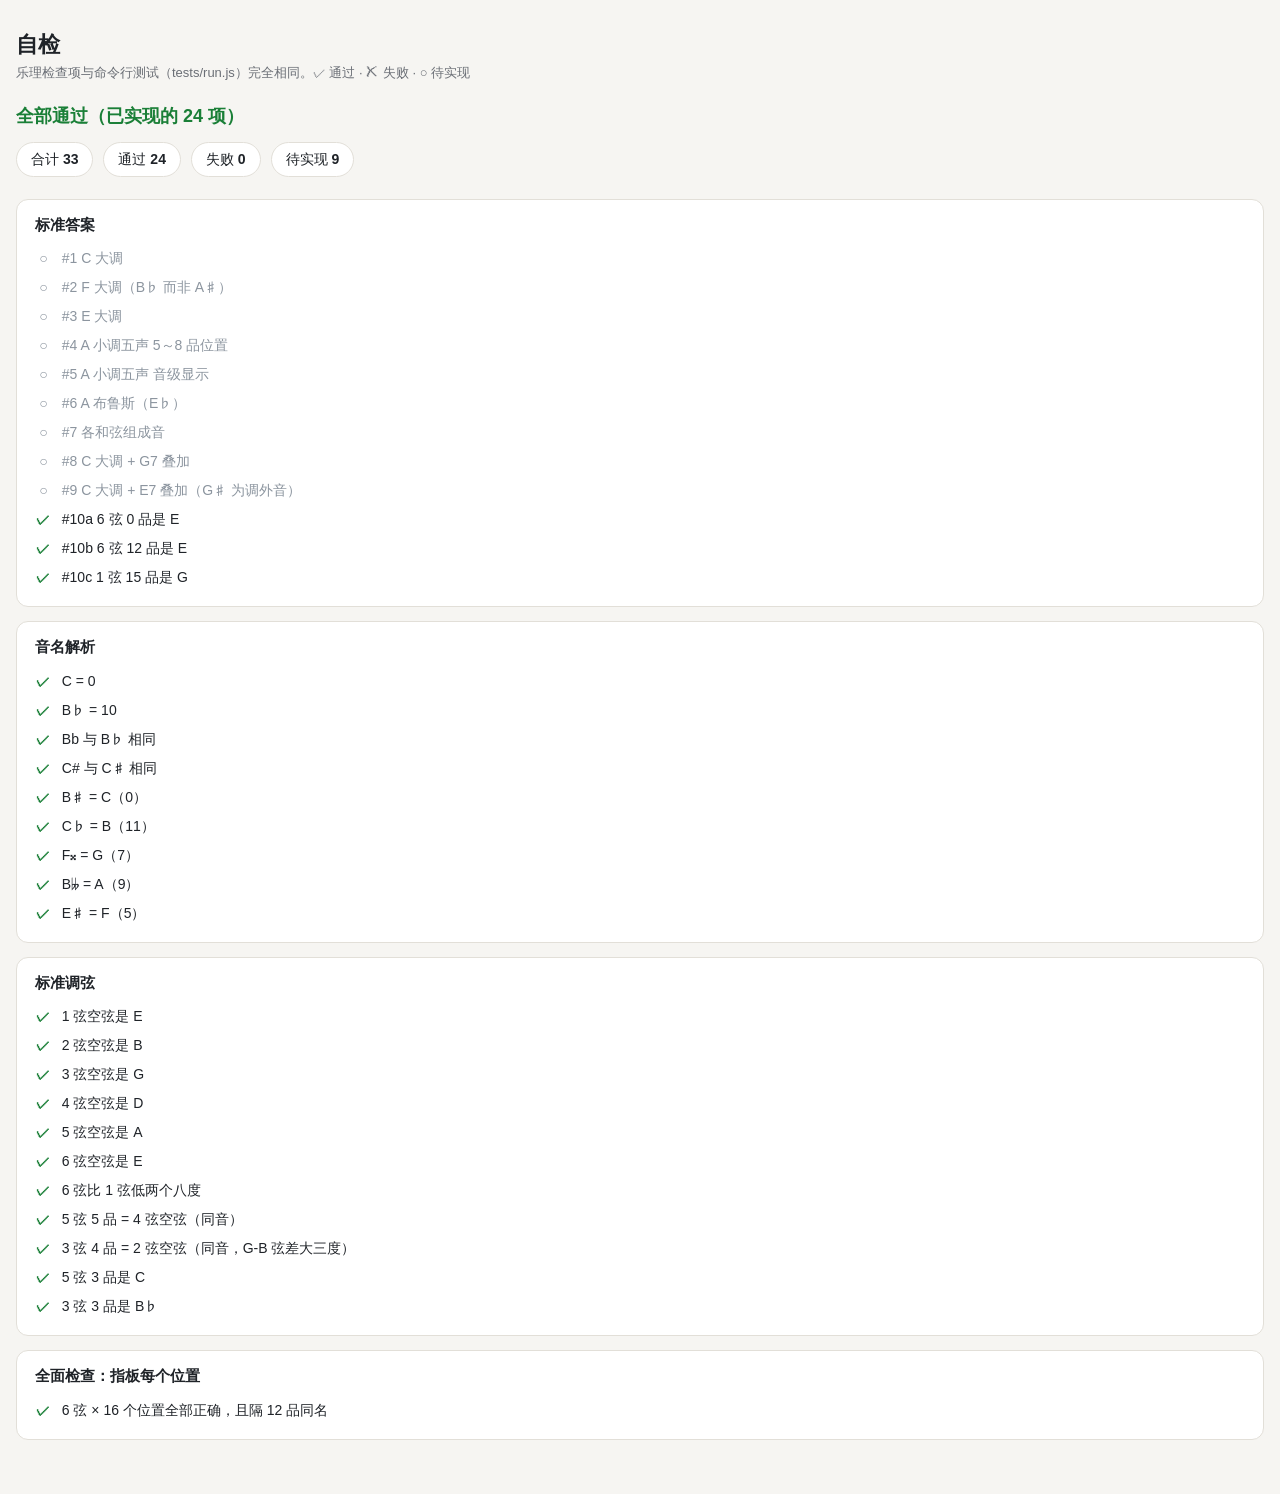
==== 自检.html @ 52234048 "v0.1 第 1 步：画出指板，建立测试体系 - 指板：标准调弦、0～15 品、品位点、品号、弦名，浅色/深色模式 - 乐理核心 js/theory.js，与界面分离 - 测试：tests/cases" ====
<!doctype html>
<html lang="zh-CN">
<head>
  <meta charset="utf-8">
  <meta name="viewport" content="width=device-width, initial-scale=1">
  <title>自检</title>
  <link rel="stylesheet" href="css/style.css">
  <style>
    .summary { display: flex; gap: 10px; flex-wrap: wrap; margin: 0 0 22px; }
    .chip { padding: 6px 14px; border-radius: 999px; border: 1px solid var(--line); background: var(--panel); font-size: 14px; }
    .chip b { font-variant-numeric: tabular-nums; }
    .verdict { font-size: 18px; font-weight: 650; margin: 0 0 12px; }
    .verdict.ok { color: var(--pass); } .verdict.bad { color: var(--fail); }
    section { background: var(--panel); border: 1px solid var(--line); border-radius: 12px; padding: 14px 18px; margin-bottom: 14px; }
    section h2 { font-size: 15px; margin: 0 0 8px; }
    ul { list-style: none; margin: 0; padding: 0; }
    li { padding: 4px 0; font-size: 14px; display: flex; gap: 10px; }
    li .m { width: 1.2em; text-align: center; font-weight: 700; flex: none; }
    li.pass .m { color: var(--pass); } li.fail .m { color: var(--fail); }
    li.todo { color: var(--todo); } li.todo .m { color: var(--todo); }
    li .detail { color: var(--fail); font-size: 13px; display: block; }
  </style>
</head>
<body>
  <div class="page">
    <header>
      <h1>自检</h1>
      <p class="sub">乐理检查项与命令行测试（tests/run.js）完全相同。✓ 通过 · ✗ 失败 · ○ 待实现</p>
    </header>
    <p id="verdict" class="verdict"></p>
    <div id="summary" class="summary"></div>
    <div id="groups"></div>
  </div>
  <script src="js/theory.js"></script>
  <script src="tests/cases.js"></script>
  <script>
    (function () {
      var results = TheoryTests.runAll(Theory);
      var s = TheoryTests.summarize(results);
      var v = document.getElementById('verdict');
      v.textContent = s.fail === 0 ? '全部通过（已实现的 ' + s.pass + ' 项）' : '有 ' + s.fail + ' 项失败';
      v.className = 'verdict ' + (s.fail === 0 ? 'ok' : 'bad');
      document.getElementById('summary').innerHTML =
        '<span class="chip">合计 <b>' + s.total + '</b></span>' +
        '<span class="chip">通过 <b>' + s.pass + '</b></span>' +
        '<span class="chip">失败 <b>' + s.fail + '</b></span>' +
        '<span class="chip">待实现 <b>' + s.todo + '</b></span>';
      var box = document.getElementById('groups'), sec = null, ul = null, last = '';
      results.forEach(function (r) {
        if (r.group !== last) {
          sec = document.createElement('section');
          var h = document.createElement('h2'); h.textContent = r.group; sec.appendChild(h);
          ul = document.createElement('ul'); sec.appendChild(ul); box.appendChild(sec); last = r.group;
        }
        var li = document.createElement('li'); li.className = r.status;
        var m = document.createElement('span'); m.className = 'm';
        m.textContent = { pass: '✓', fail: '✗', todo: '○' }[r.status];
        var t = document.createElement('span'); t.textContent = r.name;
        if (r.status === 'fail') {
          var d = document.createElement('span'); d.className = 'detail';
          d.textContent = '实际：' + r.actual + '　应为：' + r.expected; t.appendChild(d);
        }
        li.appendChild(m); li.appendChild(t); ul.appendChild(li);
      });
      document.body.setAttribute('data-summary', JSON.stringify(s));
    })();
  </script>
</body>
</html>
---- css/style.css ----
/* 颜色都集中定义在这里，浅色/深色模式各一套 */
:root {
  color-scheme: light dark;
  --bg: #f6f5f2;
  --panel: #ffffff;
  --text: #1f2328;
  --muted: #6b6f76;
  --line: #e2dfd8;
  --board: #ede6d9;
  --board-edge: #d8cfbf;
  --fret: #a39c92;
  --nut: #4a4540;
  --string: #7b746b;
  --inlay: #d3c8b5;
  --hover: rgba(0, 0, 0, 0.07);
  --pass: #1a7f37;
  --fail: #cf222e;
  --todo: #8c959f;
}
@media (prefers-color-scheme: dark) {
  :root {
    --bg: #15171a;
    --panel: #1d2024;
    --text: #e7e7e7;
    --muted: #9aa0a8;
    --line: #2d3137;
    --board: #22252a;
    --board-edge: #30343a;
    --fret: #4f555e;
    --nut: #cfd3d8;
    --string: #8d949d;
    --inlay: #353a42;
    --hover: rgba(255, 255, 255, 0.09);
    --pass: #4ac26b;
    --fail: #ff7b72;
    --todo: #6e7681;
  }
}

* { box-sizing: border-box; }
body {
  margin: 0;
  background: var(--bg);
  color: var(--text);
  font-family: -apple-system, BlinkMacSystemFont, "PingFang SC", "Hiragino Sans GB", "Microsoft YaHei", sans-serif;
  line-height: 1.5;
}
.page { max-width: 1320px; margin: 0 auto; padding: 28px 16px 40px; }
header h1 { font-size: 22px; margin: 0 0 2px; font-weight: 650; letter-spacing: 0.02em; }
header .sub { margin: 0 0 20px; color: var(--muted); font-size: 13px; }

.board-wrap {
  background: var(--panel);
  border: 1px solid var(--line);
  border-radius: 12px;
  padding: 12px 8px;
  overflow-x: auto;
}
#fretboard { display: block; width: 100%; min-width: 960px; height: auto; }

/* 指板各部分 */
.board { fill: var(--board); stroke: var(--board-edge); stroke-width: 1; }
.fret { stroke: var(--fret); stroke-width: 2; }
.nut { fill: var(--nut); }
.string { stroke: var(--string); stroke-linecap: round; }
.inlay { fill: var(--inlay); }
.string-label, .fret-num { fill: var(--muted); font-size: 13px; font-family: inherit; }
.string-label { font-weight: 600; }
.fret-num.marked { fill: var(--text); font-weight: 600; }

/* 每个位置的占位点：现在是透明的，鼠标移上去会淡淡亮起 */
.pos .hit { fill: transparent; transition: fill 0.12s; }
.pos:hover .hit { fill: var(--hover); }
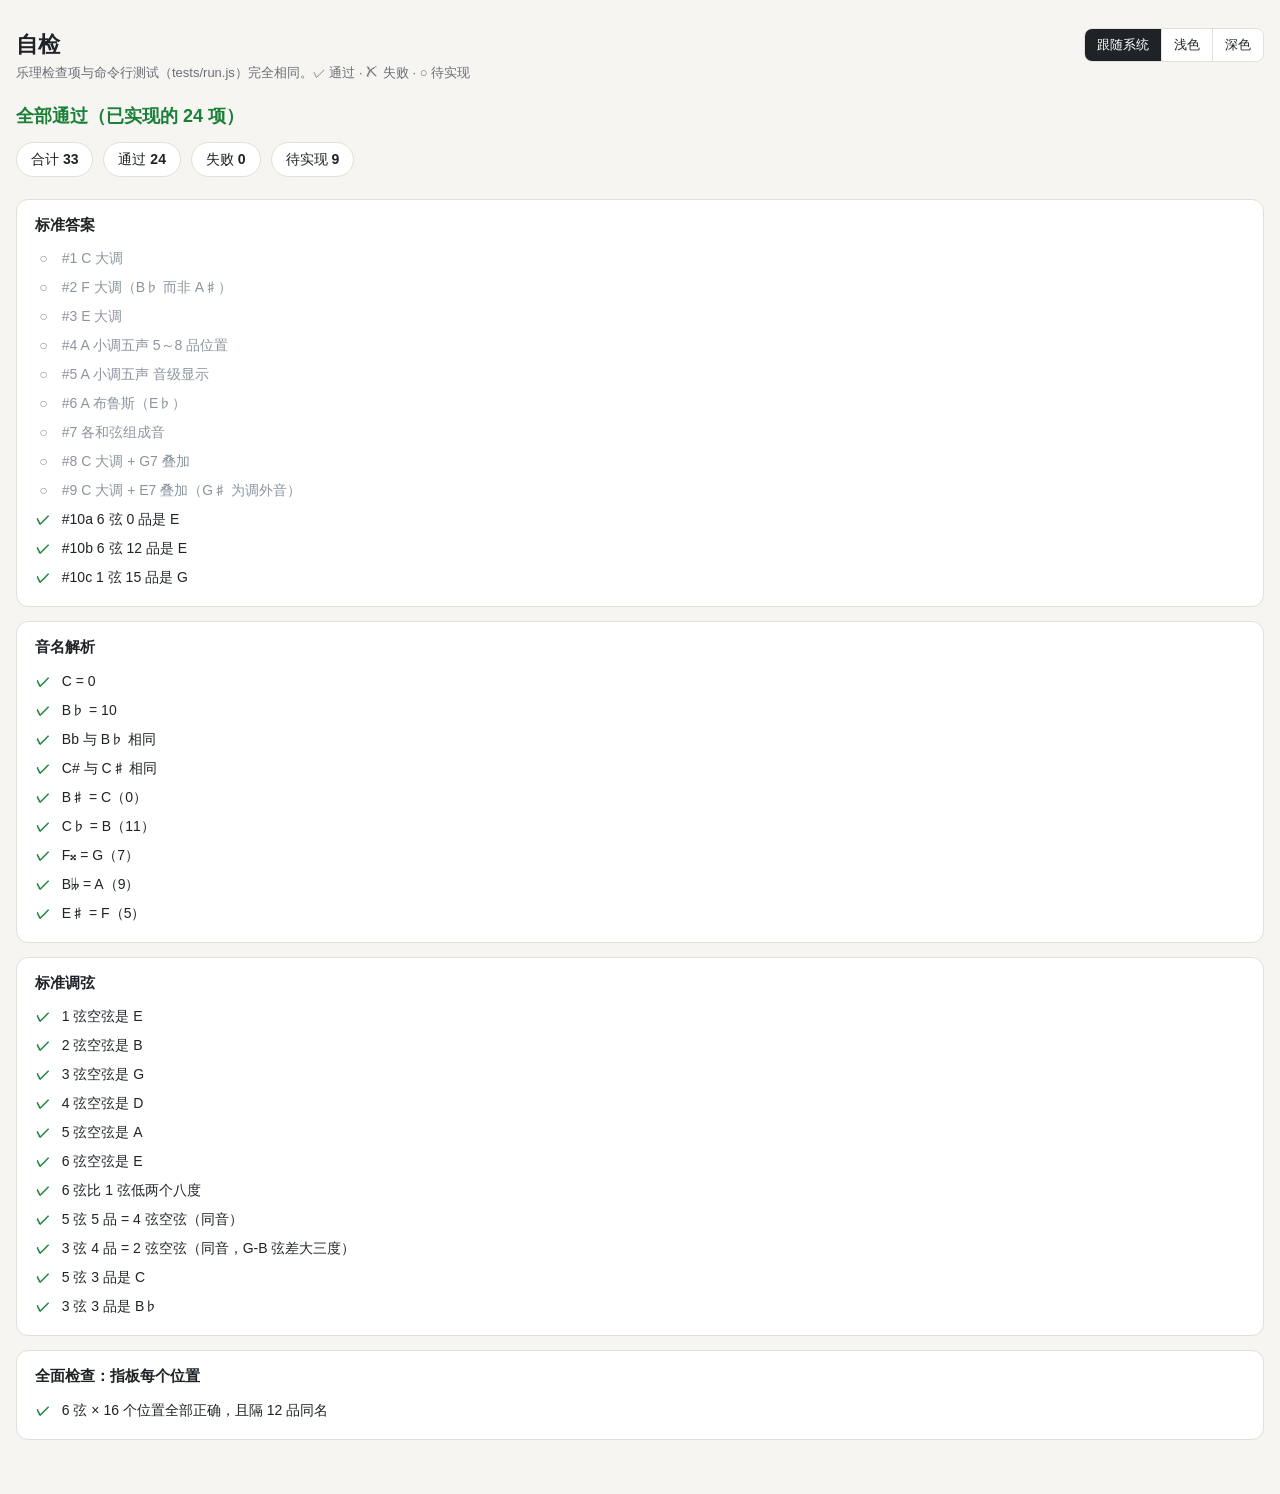
==== commit dfcab70d: "v0.1 第 1.5 步：深浅模式按钮 + 调色面板 - 新增 js/theme.js：所有颜色集中配置，每项有中文名，浅色/深色两套 - 新增 js/theme-ui.js：“跟随系统/浅色/深色”" ====
--- a/自检.html
+++ b/自检.html
@@ -4,6 +4,7 @@
   <meta charset="utf-8">
   <meta name="viewport" content="width=device-width, initial-scale=1">
   <title>自检</title>
+  <script src="js/theme.js"></script>
   <link rel="stylesheet" href="css/style.css">
   <style>
     .summary { display: flex; gap: 10px; flex-wrap: wrap; margin: 0 0 22px; }
@@ -24,8 +25,11 @@
 <body>
   <div class="page">
     <header>
-      <h1>自检</h1>
-      <p class="sub">乐理检查项与命令行测试（tests/run.js）完全相同。✓ 通过 · ✗ 失败 · ○ 待实现</p>
+      <div>
+        <h1>自检</h1>
+        <p class="sub">乐理检查项与命令行测试（tests/run.js）完全相同。✓ 通过 · ✗ 失败 · ○ 待实现</p>
+      </div>
+      <div class="toolbar"><div id="mode-switch"></div></div>
     </header>
     <p id="verdict" class="verdict"></p>
     <div id="summary" class="summary"></div>
@@ -33,6 +37,7 @@
   </div>
   <script src="js/theory.js"></script>
   <script src="tests/cases.js"></script>
+  <script src="js/theme-ui.js"></script>
   <script>
     (function () {
       var results = TheoryTests.runAll(Theory);
--- a/css/style.css
+++ b/css/style.css
@@ -1,41 +1,8 @@
-/* 颜色都集中定义在这里，浅色/深色模式各一套 */
-:root {
-  color-scheme: light dark;
-  --bg: #f6f5f2;
-  --panel: #ffffff;
-  --text: #1f2328;
-  --muted: #6b6f76;
-  --line: #e2dfd8;
-  --board: #ede6d9;
-  --board-edge: #d8cfbf;
-  --fret: #a39c92;
-  --nut: #4a4540;
-  --string: #7b746b;
-  --inlay: #d3c8b5;
-  --hover: rgba(0, 0, 0, 0.07);
-  --pass: #1a7f37;
-  --fail: #cf222e;
-  --todo: #8c959f;
-}
-@media (prefers-color-scheme: dark) {
-  :root {
-    --bg: #15171a;
-    --panel: #1d2024;
-    --text: #e7e7e7;
-    --muted: #9aa0a8;
-    --line: #2d3137;
-    --board: #22252a;
-    --board-edge: #30343a;
-    --fret: #4f555e;
-    --nut: #cfd3d8;
-    --string: #8d949d;
-    --inlay: #353a42;
-    --hover: rgba(255, 255, 255, 0.09);
-    --pass: #4ac26b;
-    --fail: #ff7b72;
-    --todo: #6e7681;
-  }
-}
+/*
+ * 外观：排版、尺寸、线条。
+ * 注意：这里不写任何具体颜色，只用 var(--名字)。所有颜色都在 js/theme.js 里定义，
+ * 这样调色面板才能调到每一种颜色。（自动检查会核对这一点）
+ */
 
 * { box-sizing: border-box; }
 body {
@@ -46,9 +13,26 @@
   line-height: 1.5;
 }
 .page { max-width: 1320px; margin: 0 auto; padding: 28px 16px 40px; }
+
+/* 页头：左边标题，右边工具按钮 */
+header { display: flex; align-items: flex-start; justify-content: space-between; gap: 16px; flex-wrap: wrap; margin-bottom: 20px; }
 header h1 { font-size: 22px; margin: 0 0 2px; font-weight: 650; letter-spacing: 0.02em; }
-header .sub { margin: 0 0 20px; color: var(--muted); font-size: 13px; }
+header .sub { margin: 0; color: var(--muted); font-size: 13px; }
+.toolbar { display: flex; align-items: center; gap: 10px; flex-wrap: wrap; }
 
+/* 按钮 */
+.btn, .segmented button {
+  font: inherit; font-size: 13px; color: var(--text); background: var(--panel);
+  border: 1px solid var(--line); border-radius: 8px; padding: 6px 12px; cursor: pointer;
+}
+.btn:hover, .segmented button:hover { border-color: var(--muted); }
+.btn[aria-expanded="true"] { background: var(--text); color: var(--panel); border-color: var(--text); }
+.segmented { display: inline-flex; border: 1px solid var(--line); border-radius: 8px; overflow: hidden; background: var(--panel); }
+.segmented button { border: 0; border-radius: 0; border-right: 1px solid var(--line); }
+.segmented button:last-child { border-right: 0; }
+.segmented button[aria-checked="true"] { background: var(--text); color: var(--panel); }
+
+/* 指板外框 */
 .board-wrap {
   background: var(--panel);
   border: 1px solid var(--line);
@@ -68,6 +52,38 @@
 .string-label { font-weight: 600; }
 .fret-num.marked { fill: var(--text); font-weight: 600; }
 
-/* 每个位置的占位点：现在是透明的，鼠标移上去会淡淡亮起 */
+/* 每个位置的占位点：平时透明，鼠标移上去淡淡亮起 */
 .pos .hit { fill: transparent; transition: fill 0.12s; }
-.pos:hover .hit { fill: var(--hover); }
+.pos:hover .hit { fill: var(--hover); fill-opacity: 0.09; }
+
+/* 调色面板 */
+.color-panel {
+  margin-top: 16px; background: var(--panel); border: 1px solid var(--line);
+  border-radius: 12px; padding: 14px 18px 16px;
+}
+.color-panel[hidden] { display: none; }
+.cp-head { display: flex; align-items: center; justify-content: space-between; gap: 12px; flex-wrap: wrap; }
+.cp-title { font-weight: 650; font-size: 15px; }
+.cp-actions { display: flex; gap: 8px; flex-wrap: wrap; }
+.cp-note { color: var(--muted); font-size: 12.5px; margin: 6px 0 4px; }
+.cp-group h3 { font-size: 13px; color: var(--muted); font-weight: 600; margin: 14px 0 6px; }
+.cp-grid { display: grid; grid-template-columns: repeat(auto-fill, minmax(250px, 1fr)); gap: 6px 14px; }
+.cp-item { display: flex; align-items: center; gap: 8px; padding: 4px 6px; border-radius: 8px; font-size: 13px; }
+.cp-item:hover { background: var(--bg); }
+.cp-item input[type="color"] {
+  width: 30px; height: 26px; padding: 0; border: 1px solid var(--line); border-radius: 6px;
+  background: var(--panel); cursor: pointer; flex: none;
+}
+.cp-label { flex: 1; min-width: 0; }
+.cp-dot { width: 7px; height: 7px; border-radius: 50%; background: var(--text); flex: none; }
+.cp-dot[hidden] { display: none; }
+.cp-hex {
+  width: 78px; font: 12px ui-monospace, SFMono-Regular, Menlo, monospace; color: var(--text);
+  background: var(--bg); border: 1px solid var(--line); border-radius: 6px; padding: 3px 6px;
+}
+.cp-foot { margin-top: 10px; font-size: 12.5px; color: var(--muted); min-height: 1em; }
+.cp-export {
+  width: 100%; margin-top: 6px; font: 12px ui-monospace, SFMono-Regular, Menlo, monospace;
+  color: var(--text); background: var(--bg); border: 1px solid var(--line); border-radius: 8px; padding: 8px;
+}
+.cp-export[hidden] { display: none; }
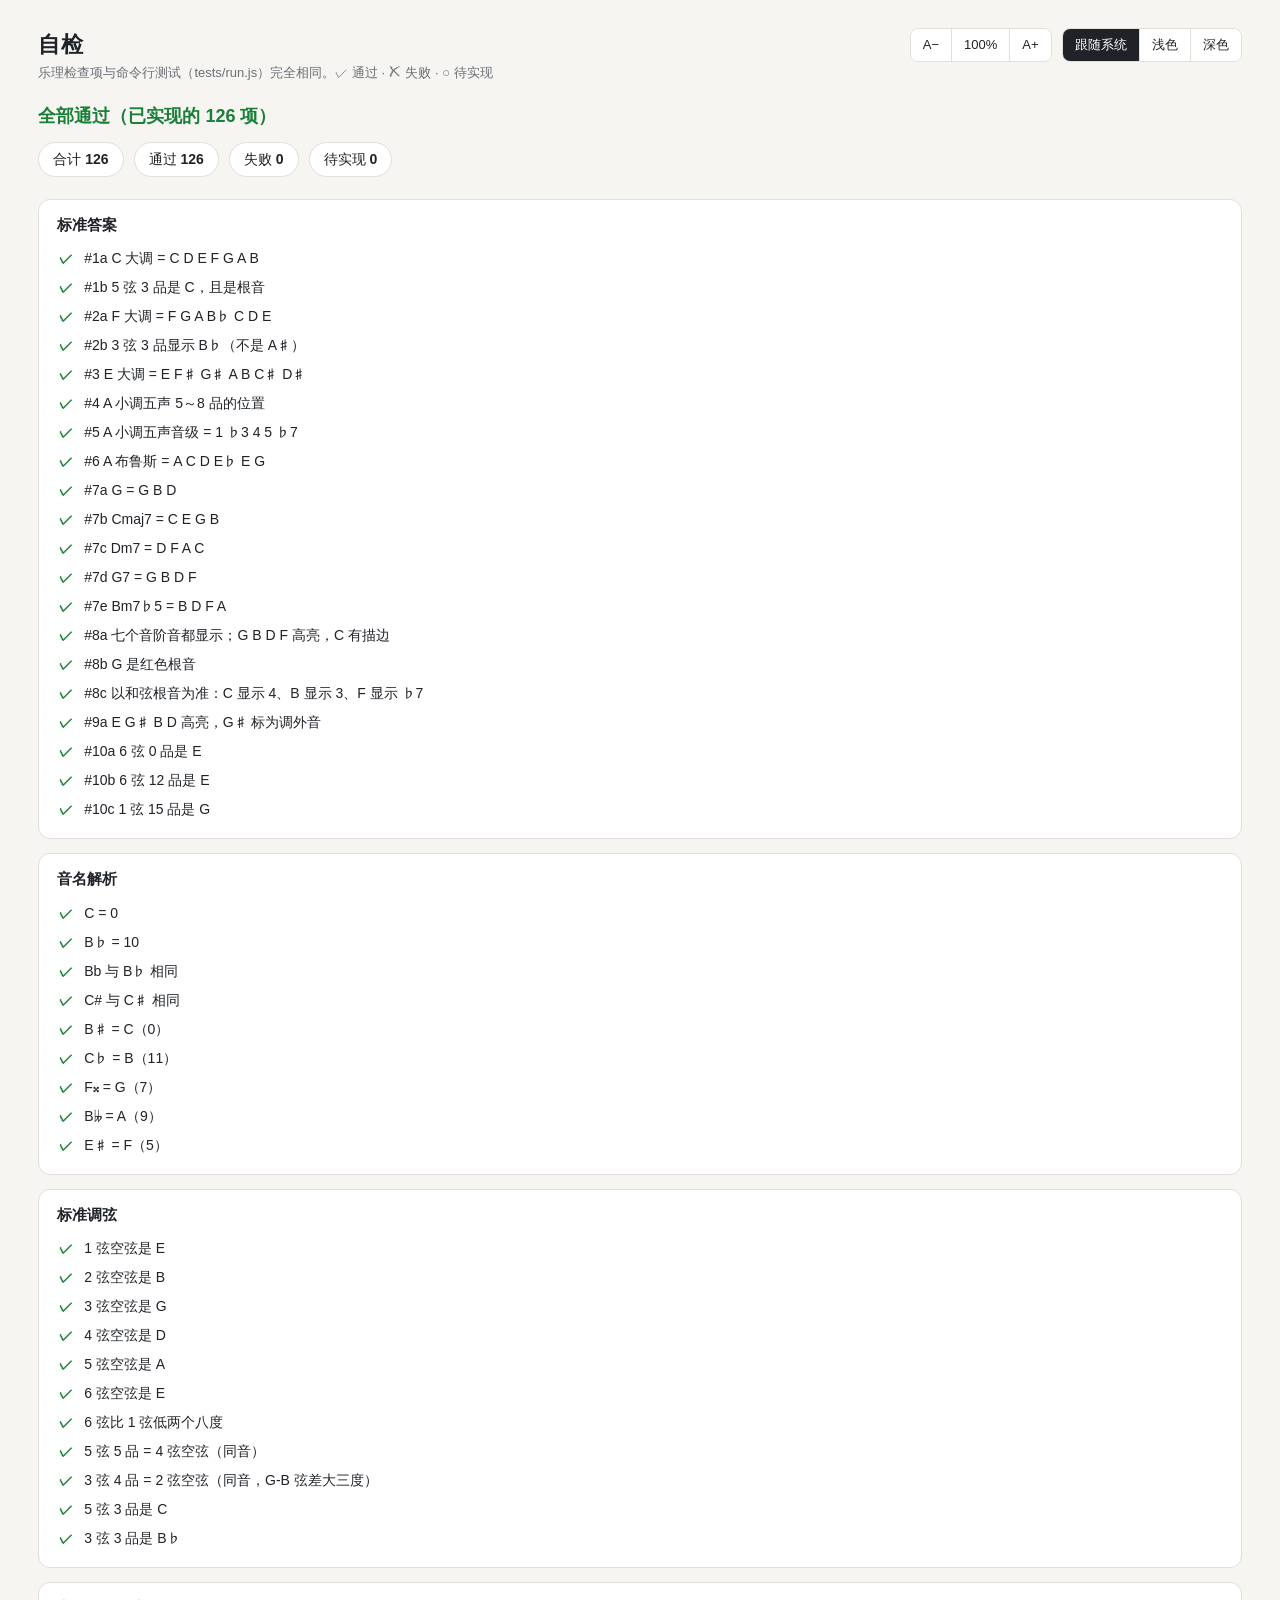
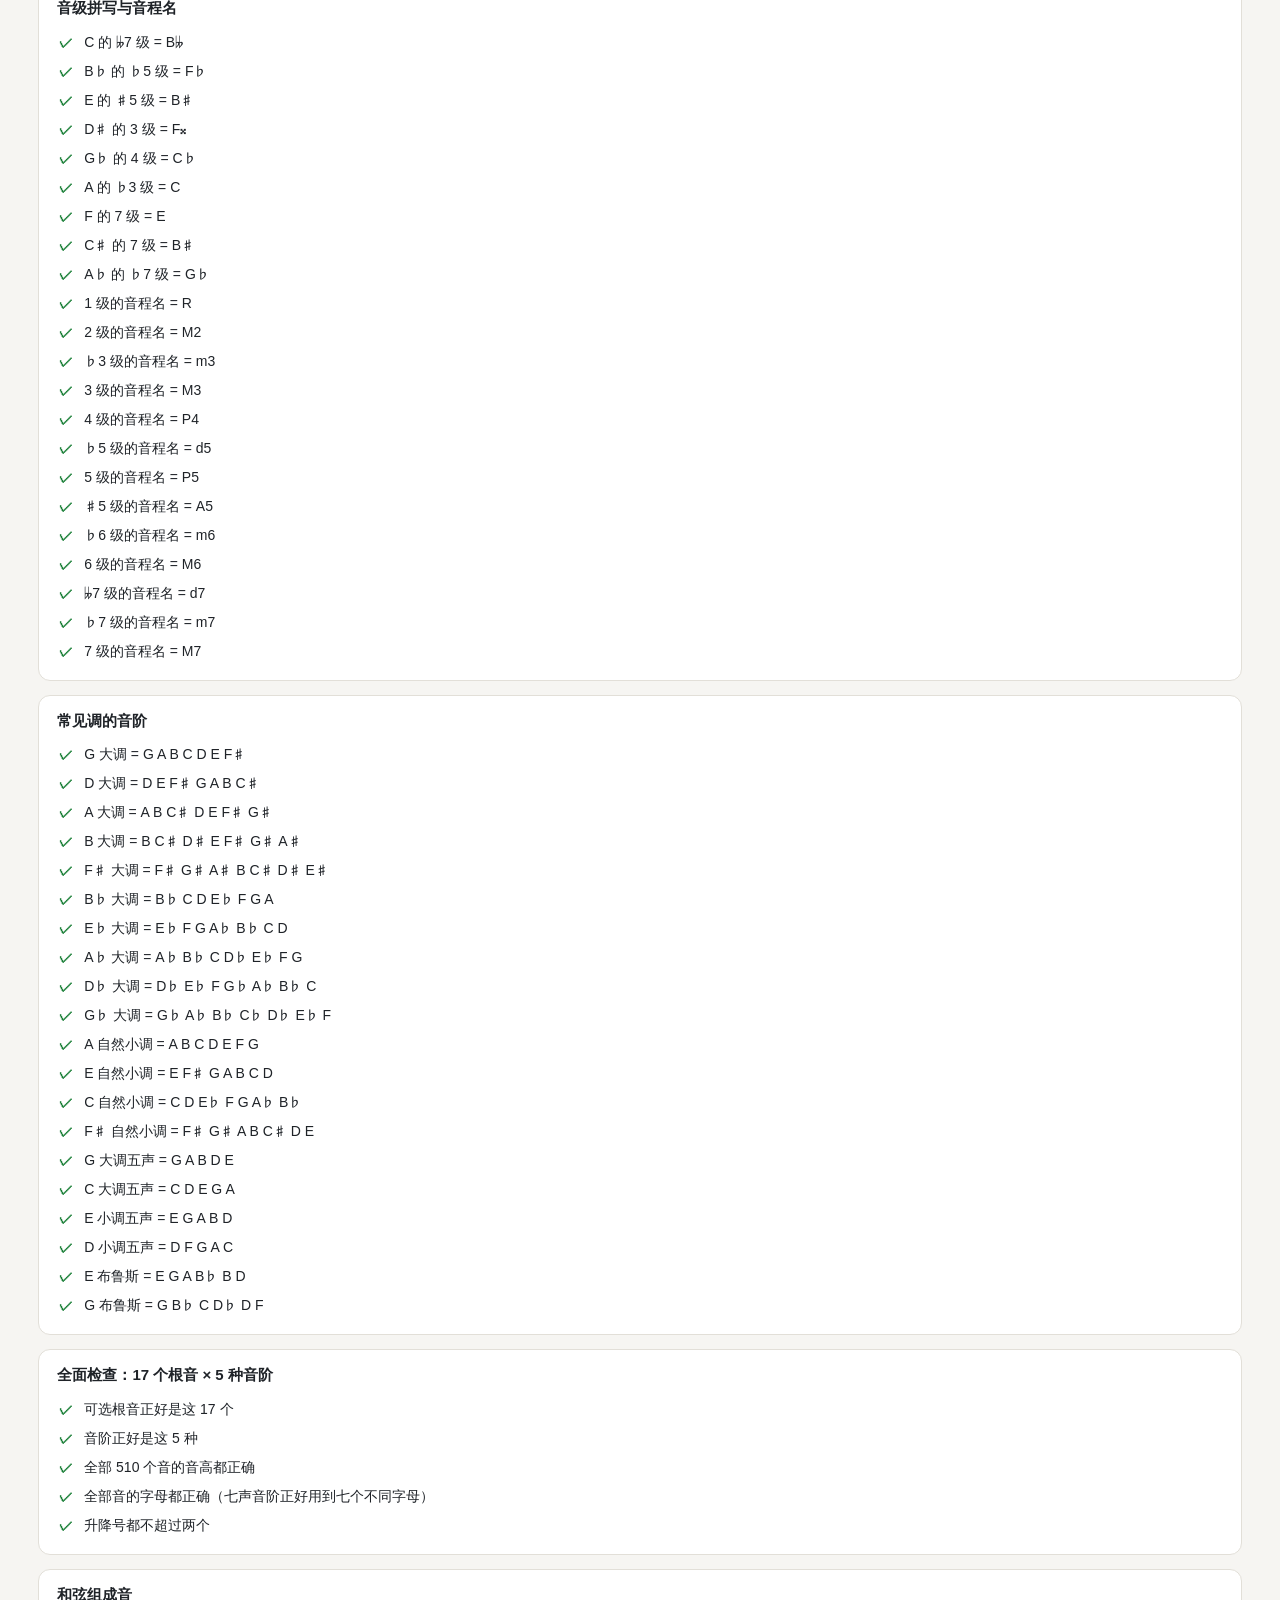
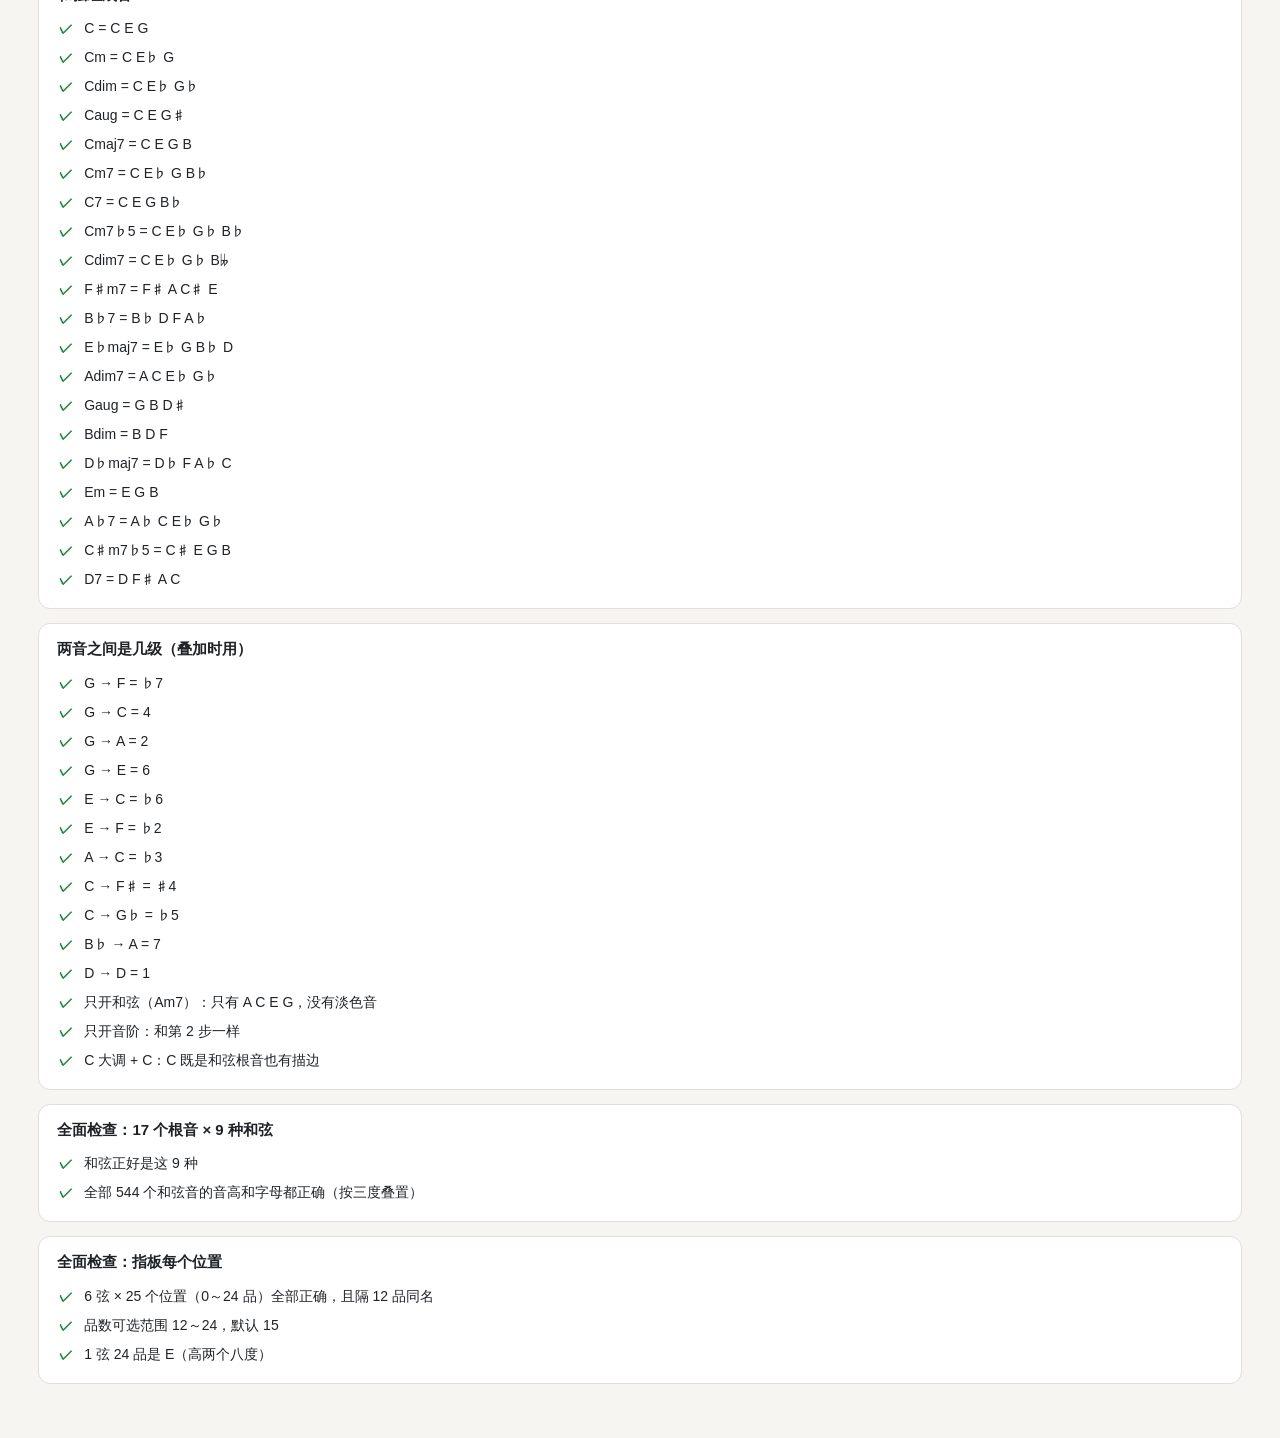
==== commit 3f0ab5b8: "v0.2：品数 12～24 可调 + 自适应宽度 + 界面缩放 - 品数选择（默认 15），品位点扩展到 17/19/21/24，品数多时指板自动加宽 - 页面宽度跟随窗口（最宽 2200），指板最高" ====
--- a/自检.html
+++ b/自检.html
@@ -29,7 +29,8 @@
         <h1>自检</h1>
         <p class="sub">乐理检查项与命令行测试（tests/run.js）完全相同。✓ 通过 · ✗ 失败 · ○ 待实现</p>
       </div>
-      <div class="toolbar"><div id="mode-switch"></div></div>
+      <div class="toolbar"><div id="zoom-ctl"></div>
+        <div id="mode-switch"></div></div>
     </header>
     <p id="verdict" class="verdict"></p>
     <div id="summary" class="summary"></div>
--- a/css/style.css
+++ b/css/style.css
@@ -12,7 +12,8 @@
   font-family: -apple-system, BlinkMacSystemFont, "PingFang SC", "Hiragino Sans GB", "Microsoft YaHei", sans-serif;
   line-height: 1.5;
 }
-.page { max-width: 1320px; margin: 0 auto; padding: 28px 16px 40px; }
+/* 页面宽度跟随窗口（大显示器上最宽 2200 像素）；zoom 是右上角“A− / A+”的界面缩放 */
+.page { max-width: calc(2200px / var(--ui-zoom, 1)); margin: 0 auto; padding: 28px clamp(16px, 3vw, 40px) 40px; zoom: var(--ui-zoom, 1); }
 
 /* 页头：左边标题，右边工具按钮 */
 header { display: flex; align-items: flex-start; justify-content: space-between; gap: 16px; flex-wrap: wrap; margin-bottom: 20px; }
@@ -40,7 +41,9 @@
   padding: 12px 8px;
   overflow-x: auto;
 }
-#fretboard { display: block; width: 100%; min-width: 960px; height: auto; }
+/* 指板宽度占满，最高不超过窗口高度的 78%（除以缩放倍数，抵消 zoom 的影响）；
+   最小宽度由程序按品数设置，窗口更窄时可左右滑动 */
+#fretboard { display: block; width: 100%; height: auto; max-height: calc(78vh / var(--ui-zoom, 1)); }
 
 /* 指板各部分 */
 .board { fill: var(--board); stroke: var(--board-edge); stroke-width: 1; }
@@ -52,9 +55,11 @@
 .string-label { font-weight: 600; }
 .fret-num.marked { fill: var(--text); font-weight: 600; }
 
-/* 每个位置的占位点：平时透明，鼠标移上去淡淡亮起 */
-.pos .hit { fill: transparent; transition: fill 0.12s; }
-.pos:hover .hit { fill: var(--hover); fill-opacity: 0.09; }
+/* 每个位置的占位点：平时透明，鼠标移上去淡淡亮起。
+   颜色始终不变，只让透明度在 0 和 0.09 之间渐变——
+   （之前是颜色渐变、透明度瞬间跳回 1，移开时会闪一下不透明的圆） */
+.pos .hit { fill: var(--hover); fill-opacity: 0; transition: fill-opacity 0.12s; }
+.pos:hover .hit { fill-opacity: 0.09; }
 
 /* 调色面板 */
 .color-panel {
@@ -87,3 +92,82 @@
   color: var(--text); background: var(--bg); border: 1px solid var(--line); border-radius: 8px; padding: 8px;
 }
 .cp-export[hidden] { display: none; }
+
+/* ---------- 第 2 步：选择栏、圆点、图例 ---------- */
+.controls {
+  display: flex; align-items: center; gap: 14px 20px; flex-wrap: wrap;
+  background: var(--panel); border: 1px solid var(--line); border-radius: 12px;
+  padding: 10px 16px; margin-bottom: 12px;
+}
+.field { display: flex; align-items: center; gap: 8px; font-size: 13px; color: var(--muted); }
+.field select {
+  font: inherit; font-size: 14px; color: var(--text); background: var(--bg);
+  border: 1px solid var(--line); border-radius: 8px; padding: 5px 8px; min-width: 84px;
+}
+
+/* 指板上的圆点 */
+.dot .body { stroke: var(--dot-outline); stroke-width: 2; }
+.dot text {
+  fill: var(--dot-text); font-size: 13px; font-weight: 650; font-family: inherit;
+  pointer-events: none;
+}
+.dot.small text { font-size: 11.5px; }
+.role-root .body    { fill: var(--deg-root); }
+.role-third .body   { fill: var(--deg-third); }
+.role-fifth .body   { fill: var(--deg-fifth); }
+.role-seventh .body { fill: var(--deg-seventh); }
+.role-other .body   { fill: var(--deg-other); }
+
+/* 图例 */
+.legend {
+  display: flex; align-items: center; justify-content: space-between; gap: 12px 24px; flex-wrap: wrap;
+  margin-top: 12px; padding: 10px 16px; background: var(--panel); border: 1px solid var(--line); border-radius: 12px;
+}
+.legend[hidden] { display: none; }
+.lg-notes { display: flex; align-items: center; gap: 6px; flex-wrap: wrap; font-size: 14px; }
+.lg-title { font-weight: 650; margin-right: 6px; }
+.lg-note { display: inline-flex; flex-direction: column; align-items: center; min-width: 34px; }
+.lg-note b {
+  display: inline-flex; align-items: center; justify-content: center; min-width: 30px; height: 30px; padding: 0 5px;
+  border-radius: 15px; color: var(--dot-text); font-size: 13px;
+}
+.lg-note small { color: var(--muted); font-size: 11.5px; margin-top: 2px; }
+.lg-note.role-root b    { background: var(--deg-root); }
+.lg-note.role-third b   { background: var(--deg-third); }
+.lg-note.role-fifth b   { background: var(--deg-fifth); }
+.lg-note.role-seventh b { background: var(--deg-seventh); }
+.lg-note.role-other b   { background: var(--deg-other); }
+.lg-keys { display: flex; gap: 14px; flex-wrap: wrap; font-size: 12.5px; color: var(--muted); }
+.lg-key { display: inline-flex; align-items: center; gap: 5px; }
+.lg-key i { width: 11px; height: 11px; border-radius: 50%; display: inline-block; }
+.lg-key.role-root i    { background: var(--deg-root); }
+.lg-key.role-third i   { background: var(--deg-third); }
+.lg-key.role-fifth i   { background: var(--deg-fifth); }
+.lg-key.role-seventh i { background: var(--deg-seventh); }
+.lg-key.role-other i   { background: var(--deg-other); }
+
+/* ---------- 第 3 步：和弦叠加 ---------- */
+.ctl-group { display: flex; align-items: center; gap: 8px 10px; flex-wrap: wrap; padding-right: 20px; border-right: 1px solid var(--line); }
+.ctl-title { font-size: 13px; font-weight: 650; color: var(--text); }
+.dot.kind-muted .body { fill: var(--scale-muted); }
+.dot.kind-muted text { fill: var(--scale-muted-text); font-weight: 500; font-size: 12px; }
+.dot.kind-muted.small text { font-size: 10.5px; }
+.ring { fill: none; stroke-width: 2.5; }
+.scale-root-ring { stroke: var(--scale-root-ring); }
+.outside-ring { stroke: var(--outside-mark); stroke-dasharray: 4 3; }
+
+.lg-lines { display: flex; flex-direction: column; gap: 10px; }
+.lg-note.kind-muted b { background: var(--scale-muted); color: var(--scale-muted-text); }
+.lg-note.scale-root b { box-shadow: 0 0 0 2px var(--panel), 0 0 0 4px var(--scale-root-ring); }
+.lg-note.outside b { box-shadow: 0 0 0 2px var(--panel), 0 0 0 4px var(--outside-mark); }
+.lg-key.kind-muted i { background: var(--scale-muted); }
+.lg-key.scale-root i { background: transparent; border: 2px solid var(--scale-root-ring); }
+.lg-key.outside i { background: transparent; border: 2px dashed var(--outside-mark); }
+
+/* ---------- v0.2：界面缩放按钮、窄屏 ---------- */
+.zoom-ctl button { min-width: 38px; font-variant-numeric: tabular-nums; }
+.zoom-ctl button:disabled { color: var(--muted); cursor: default; opacity: 0.5; }
+@media (max-width: 640px) {
+  .ctl-group { border-right: 0; padding-right: 0; }
+  header h1 { font-size: 20px; }
+}
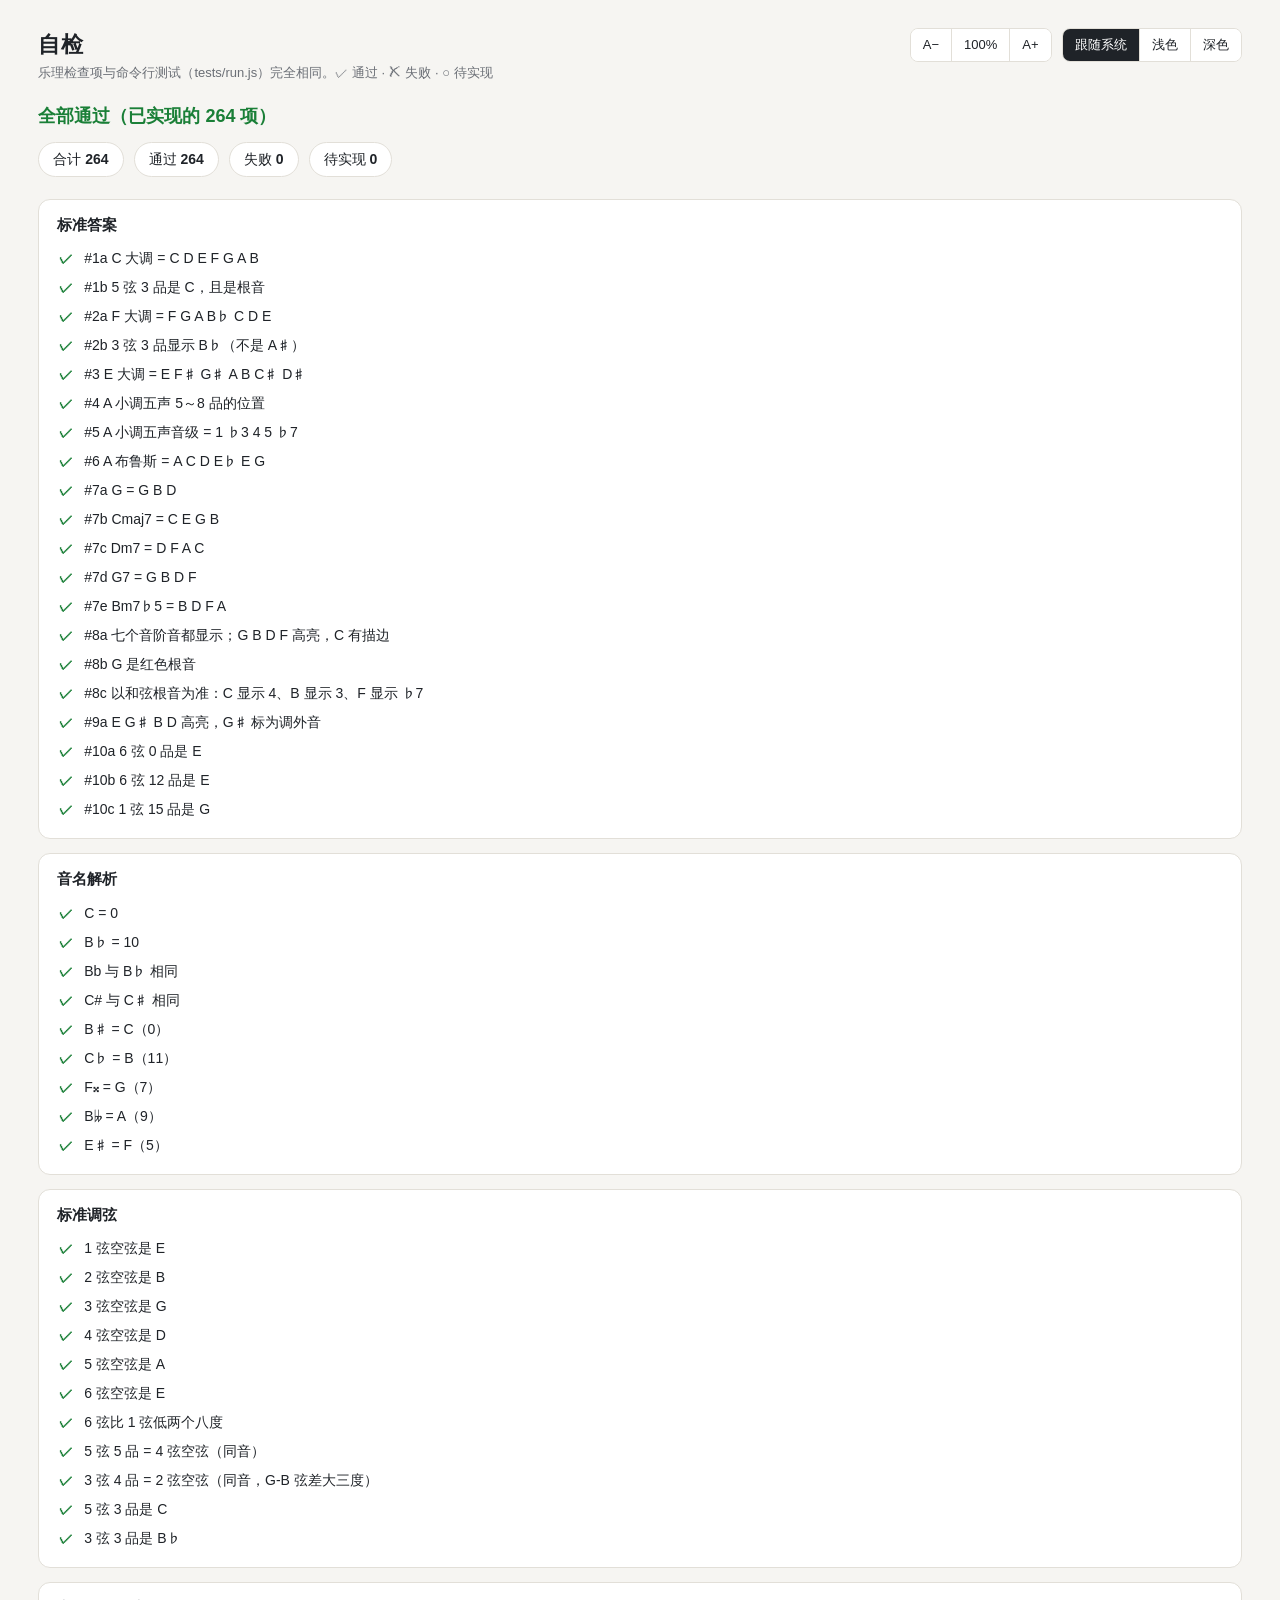
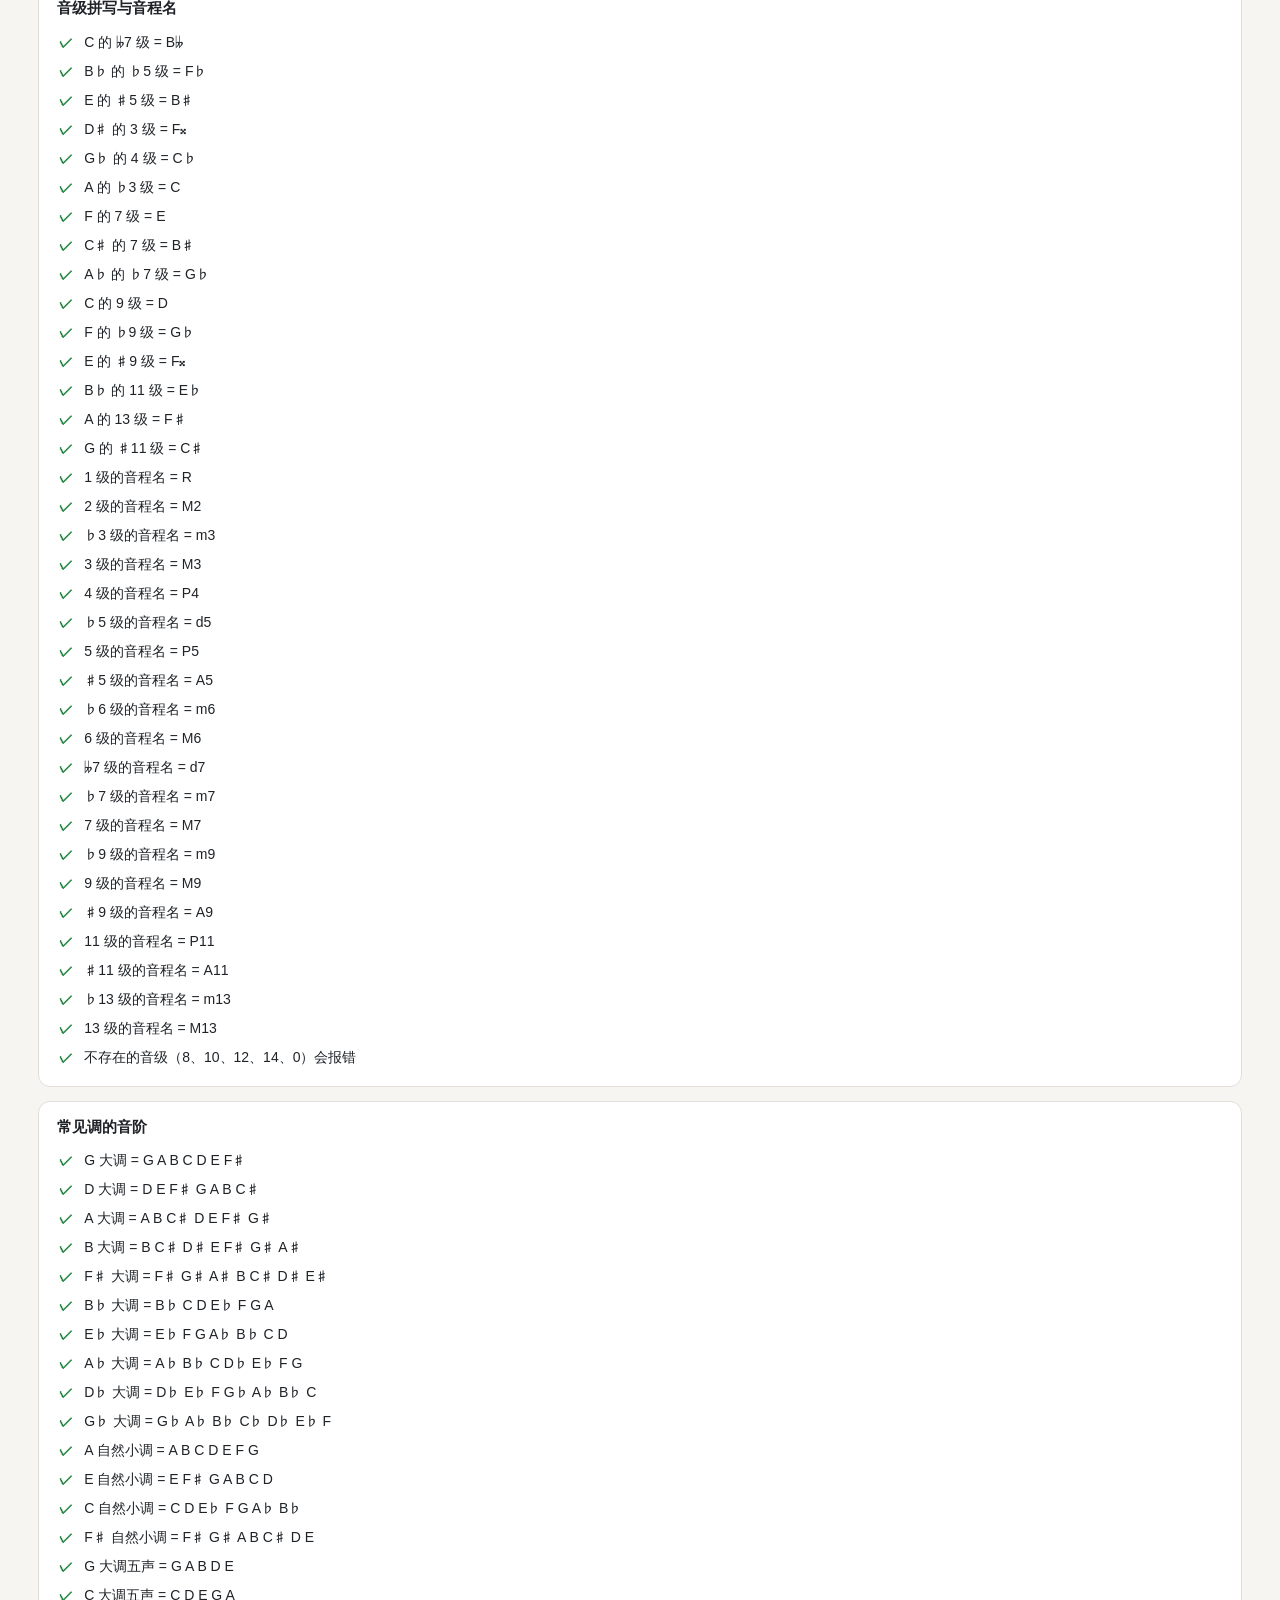
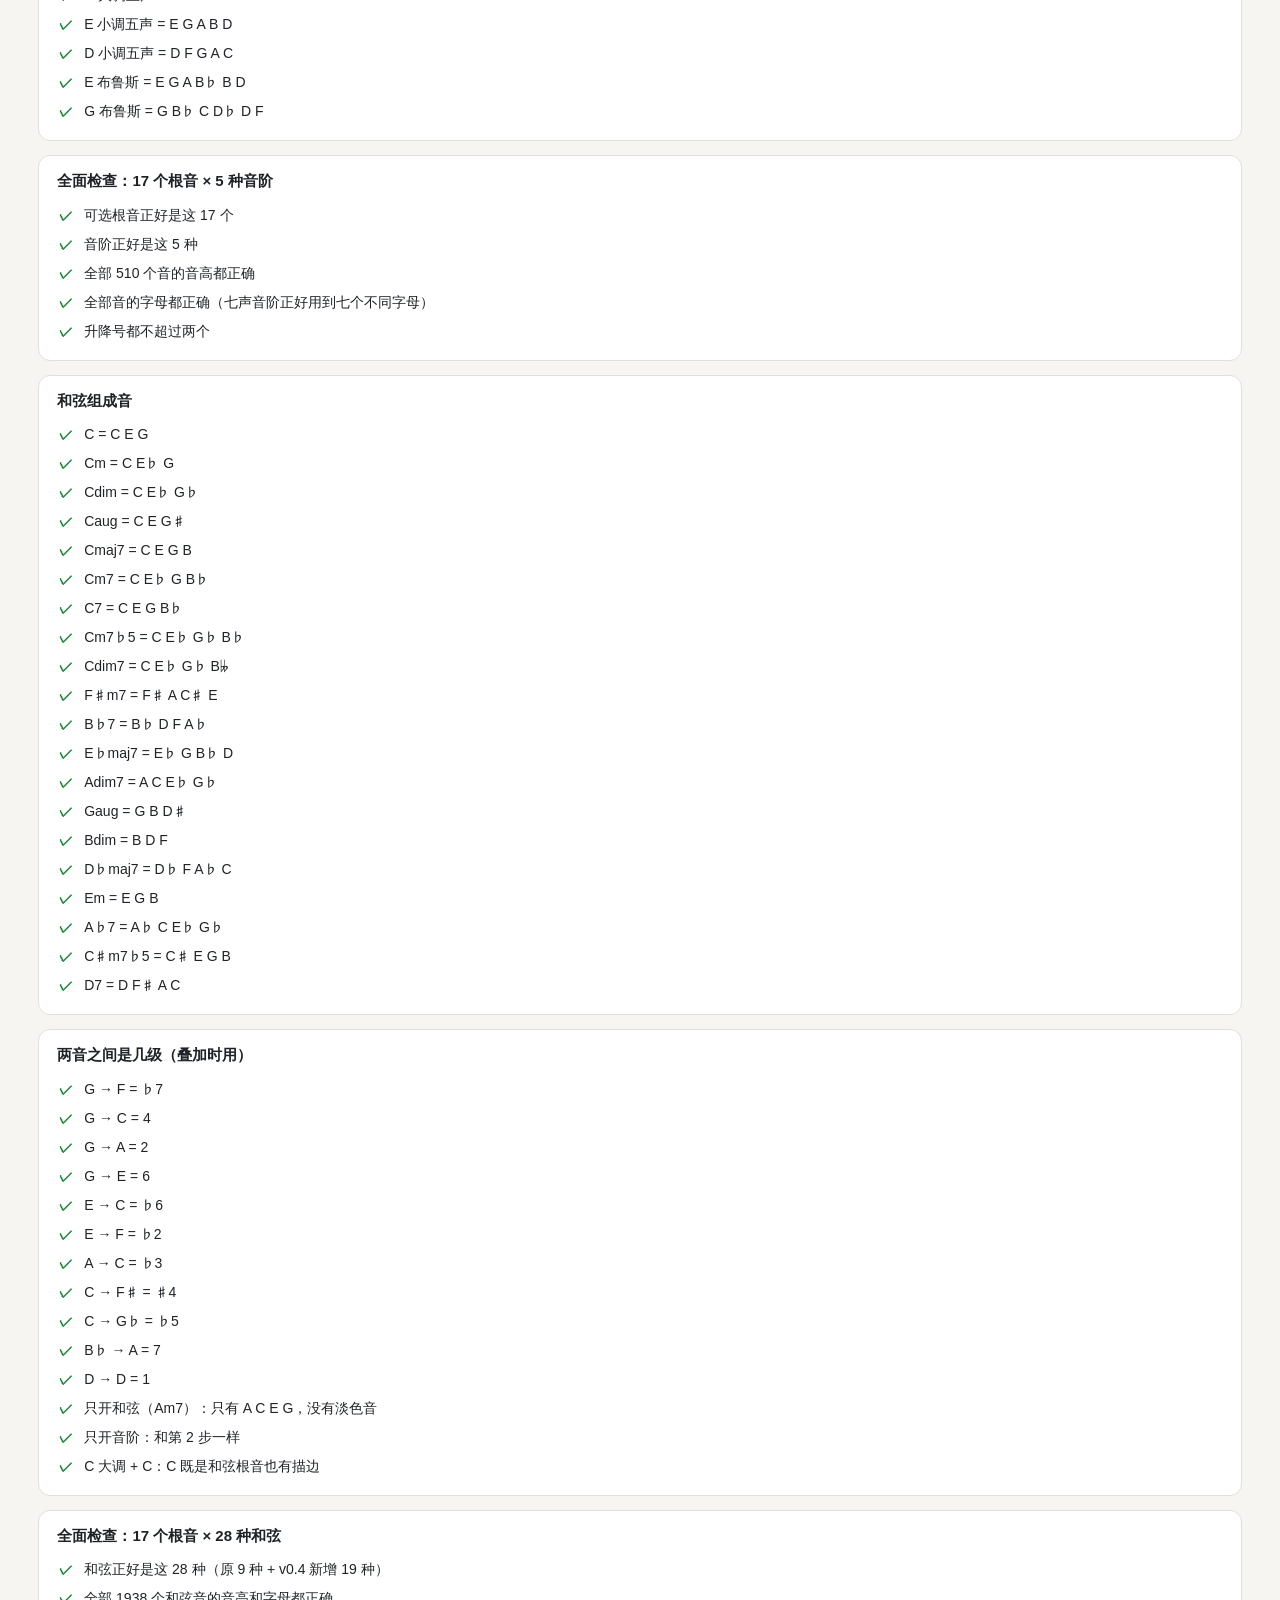
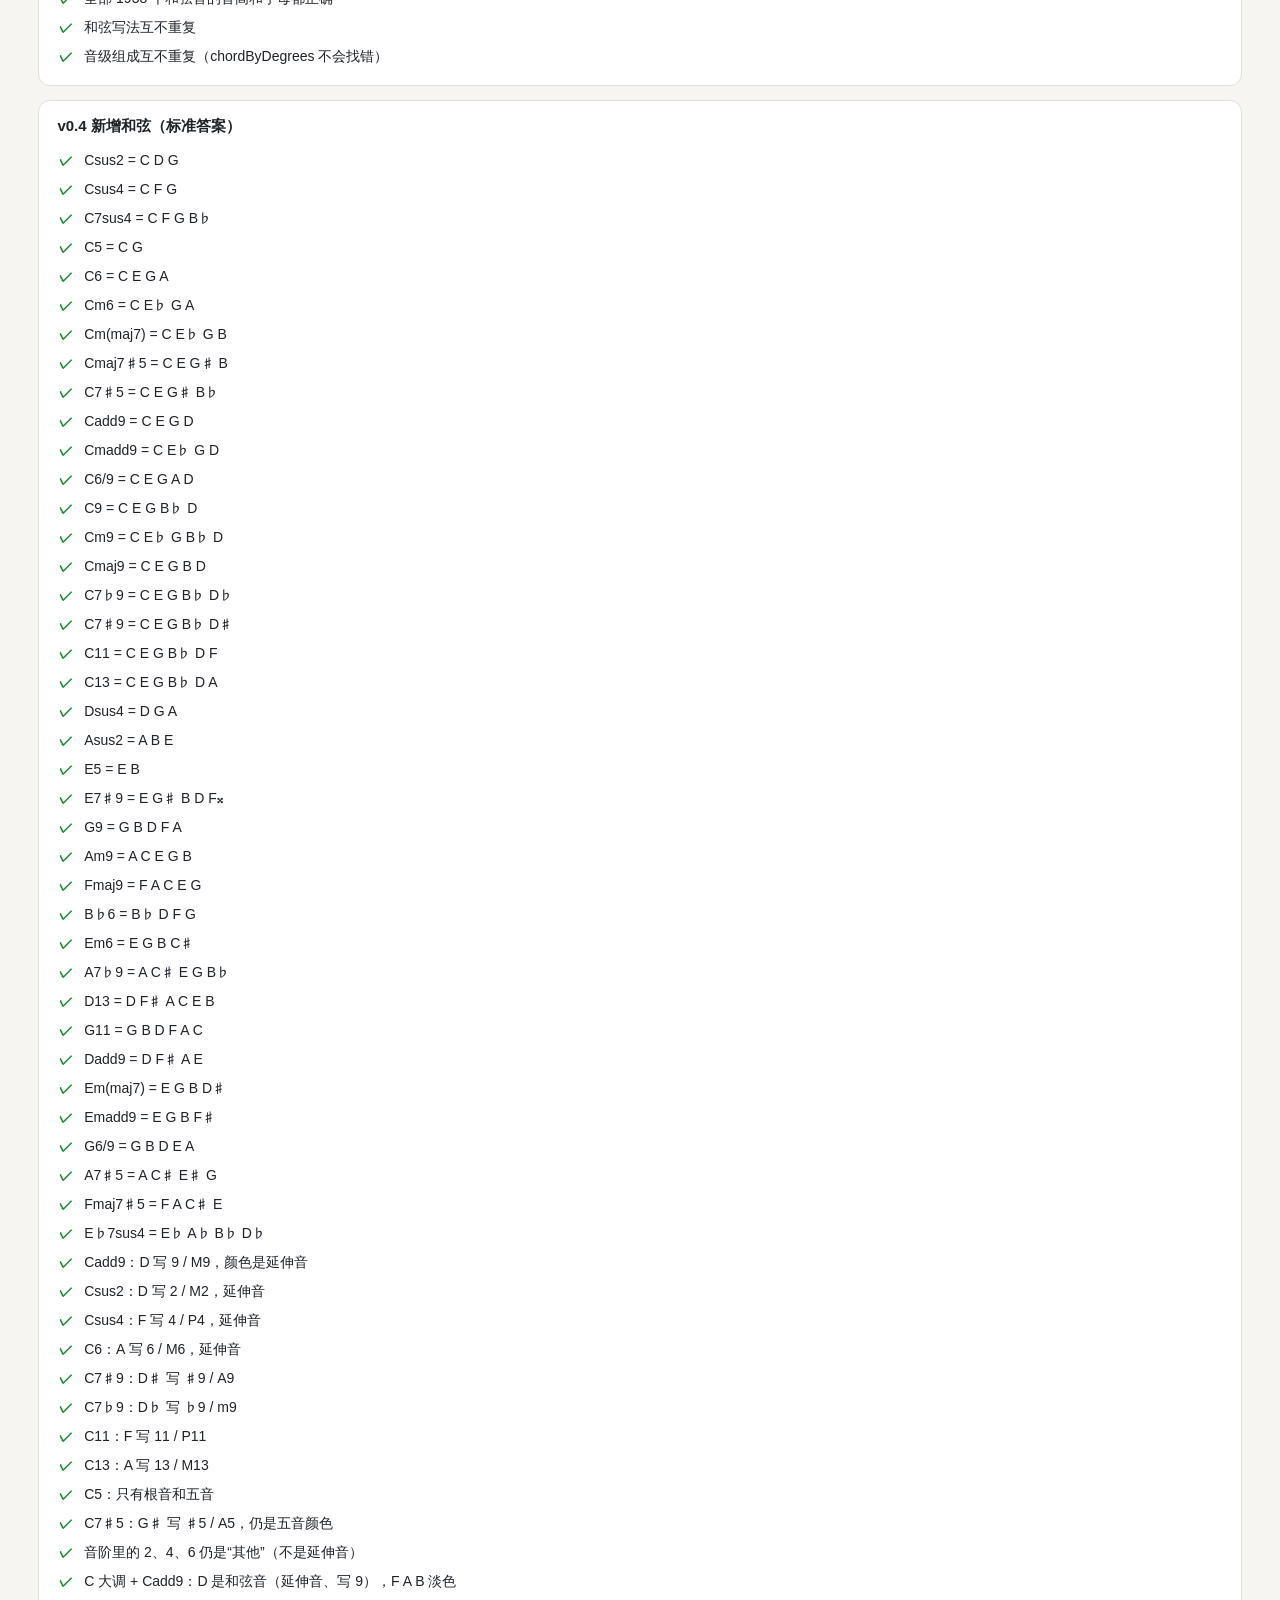
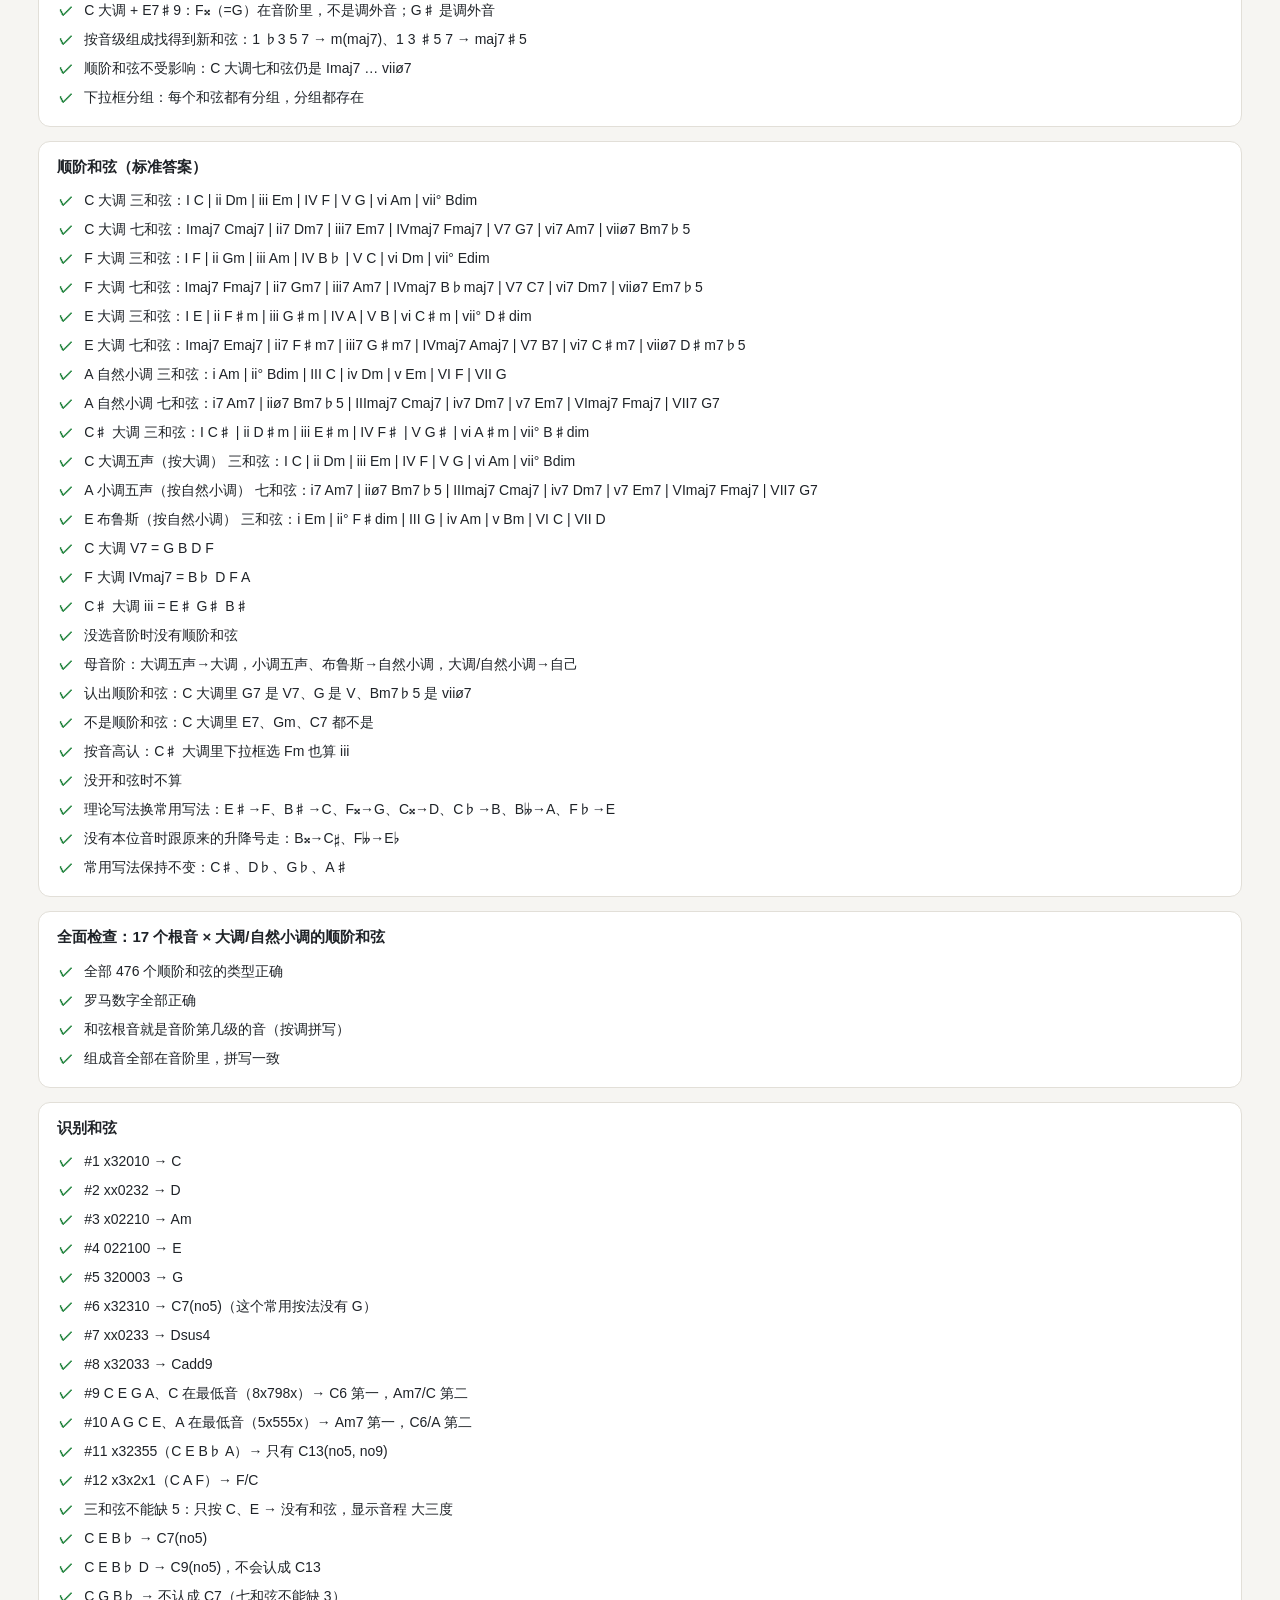
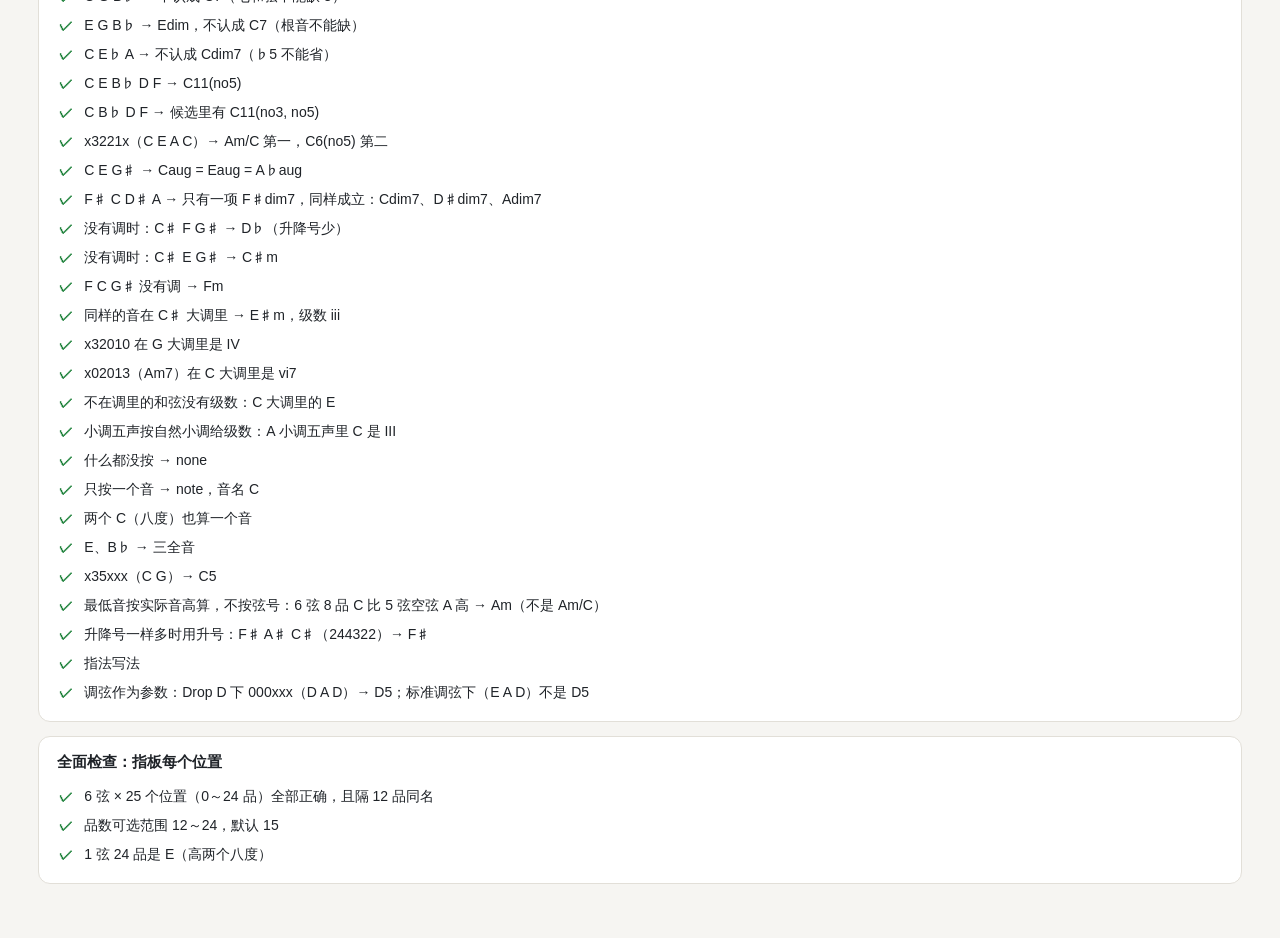
==== commit edac8d50: "v0.4.2：js/css 引用加版本号，发布新版时浏览器立刻用上新文件 - 修复 v0.4.1 上线后浏览器用旧缓存文件、新按钮点了没反应的问题 - index.html、自检.html 的 js/" ====
--- a/自检.html
+++ b/自检.html
@@ -4,8 +4,8 @@
   <meta charset="utf-8">
   <meta name="viewport" content="width=device-width, initial-scale=1">
   <title>自检</title>
-  <script src="js/theme.js"></script>
-  <link rel="stylesheet" href="css/style.css">
+  <script src="js/theme.js?v=0.4.2"></script>
+  <link rel="stylesheet" href="css/style.css?v=0.4.2">
   <style>
     .summary { display: flex; gap: 10px; flex-wrap: wrap; margin: 0 0 22px; }
     .chip { padding: 6px 14px; border-radius: 999px; border: 1px solid var(--line); background: var(--panel); font-size: 14px; }
@@ -36,9 +36,9 @@
     <div id="summary" class="summary"></div>
     <div id="groups"></div>
   </div>
-  <script src="js/theory.js"></script>
-  <script src="tests/cases.js"></script>
-  <script src="js/theme-ui.js"></script>
+  <script src="js/theory.js?v=0.4.2"></script>
+  <script src="tests/cases.js?v=0.4.2"></script>
+  <script src="js/theme-ui.js?v=0.4.2"></script>
   <script>
     (function () {
       var results = TheoryTests.runAll(Theory);
--- a/css/style.css
+++ b/css/style.css
@@ -117,6 +117,7 @@
 .role-fifth .body   { fill: var(--deg-fifth); }
 .role-seventh .body { fill: var(--deg-seventh); }
 .role-other .body   { fill: var(--deg-other); }
+.role-ext .body     { fill: var(--deg-ext); }
 
 /* 图例 */
 .legend {
@@ -137,6 +138,7 @@
 .lg-note.role-fifth b   { background: var(--deg-fifth); }
 .lg-note.role-seventh b { background: var(--deg-seventh); }
 .lg-note.role-other b   { background: var(--deg-other); }
+.lg-note.role-ext b     { background: var(--deg-ext); }
 .lg-keys { display: flex; gap: 14px; flex-wrap: wrap; font-size: 12.5px; color: var(--muted); }
 .lg-key { display: inline-flex; align-items: center; gap: 5px; }
 .lg-key i { width: 11px; height: 11px; border-radius: 50%; display: inline-block; }
@@ -145,6 +147,7 @@
 .lg-key.role-fifth i   { background: var(--deg-fifth); }
 .lg-key.role-seventh i { background: var(--deg-seventh); }
 .lg-key.role-other i   { background: var(--deg-other); }
+.lg-key.role-ext i     { background: var(--deg-ext); }
 
 /* ---------- 第 3 步：和弦叠加 ---------- */
 .ctl-group { display: flex; align-items: center; gap: 8px 10px; flex-wrap: wrap; padding-right: 20px; border-right: 1px solid var(--line); }
@@ -171,3 +174,72 @@
   .ctl-group { border-right: 0; padding-right: 0; }
   header h1 { font-size: 20px; }
 }
+
+/* ---------- v0.3：顺阶和弦 ---------- */
+.diatonic {
+  display: flex; align-items: center; gap: 10px 16px; flex-wrap: wrap;
+  background: var(--panel); border: 1px solid var(--line); border-radius: 12px;
+  padding: 10px 16px; margin-bottom: 12px;
+}
+.dia-head { display: flex; align-items: center; gap: 10px; flex-wrap: wrap; }
+.dia-basis { font-size: 13px; color: var(--muted); }
+.dia-basis[hidden], .dia-empty[hidden], .dia-buttons[hidden] { display: none; }
+.dia-buttons { display: flex; gap: 6px; flex-wrap: wrap; }
+.dia-btn {
+  font: inherit; color: var(--text); background: var(--bg);
+  border: 1px solid var(--line); border-radius: 8px; padding: 4px 10px; min-width: 64px; cursor: pointer;
+  display: inline-flex; flex-direction: column; align-items: center; line-height: 1.25;
+}
+.dia-btn:hover { border-color: var(--muted); }
+.dia-roman { font-size: 12px; color: var(--muted); font-weight: 600; }
+.dia-name { font-size: 15px; font-weight: 650; }
+.dia-btn[aria-pressed="true"] { background: var(--dia-active); border-color: var(--dia-active); color: var(--dia-active-text); }
+.dia-btn[aria-pressed="true"] .dia-roman { color: var(--dia-active-text); opacity: 0.8; }
+.dia-empty { font-size: 13px; color: var(--muted); }
+.dia-keys { margin-left: auto; font-size: 12px; color: var(--muted); }
+.lg-roman { color: var(--muted); }
+
+/* ---------- v0.4 第 2 步：点选识别和弦 ---------- */
+.btn.toggle[aria-pressed="true"] { background: var(--id-on); border-color: var(--id-on); color: var(--id-on-text); }
+.identify {
+  display: flex; flex-direction: column; gap: 8px;
+  background: var(--panel); border: 1px solid var(--line); border-radius: 12px;
+  padding: 10px 16px; margin-bottom: 12px;
+}
+.identify[hidden] { display: none; }
+.id-head { display: flex; align-items: center; gap: 10px 14px; flex-wrap: wrap; }
+.id-shape { font-size: 14px; color: var(--muted); font-variant-numeric: tabular-nums; }
+.id-head .btn:disabled { opacity: 0.5; cursor: default; }
+.id-tip { margin-left: auto; font-size: 12px; color: var(--muted); }
+.id-result { display: flex; flex-direction: column; gap: 8px; min-height: 30px; }
+.id-msg { margin: 0; font-size: 14px; color: var(--muted); line-height: 30px; }
+.id-cands { display: flex; align-items: center; gap: 6px 8px; flex-wrap: wrap; }
+.id-cand {
+  font: inherit; color: var(--text); background: var(--bg); cursor: pointer;
+  border: 1px solid var(--line); border-radius: 8px; padding: 3px 10px;
+  display: inline-flex; align-items: baseline; gap: 6px;
+}
+.id-cand:hover { border-color: var(--muted); }
+.id-cand .id-text { font-size: 14px; font-weight: 600; }
+.id-cand .id-roman { font-size: 12px; color: var(--muted); font-weight: 600; }
+.id-cand.best { padding: 4px 14px; border-color: var(--text); }
+.id-cand.best .id-text { font-size: 20px; font-weight: 700; }
+.id-or { font-size: 12px; color: var(--muted); margin-left: 6px; }
+.id-detail { display: flex; align-items: center; gap: 8px 18px; flex-wrap: wrap; }
+.id-info { font-size: 13px; color: var(--muted); }
+.lg-note.missing b { background: transparent; color: var(--missing-mark); border: 2px dashed var(--missing-mark); }
+.dot.mark.role-none .body { fill: var(--mark); }
+.dot.mark.role-none text { fill: var(--mark-text); }
+.mute-x { fill: var(--mute-mark); font-size: 22px; font-weight: 600; pointer-events: none; font-family: inherit; }
+.identify-on .pos { cursor: pointer; }
+.identify-on .string-label { cursor: pointer; }
+
+/* ---------- v0.4.1：识别时显示和弦音的其他位置 ---------- */
+.dot.ghost .body { fill: var(--id-other); }
+.dot.ghost text { fill: var(--id-other-text); }
+.dot.ghost.omit .body { fill: var(--id-omit); stroke: var(--missing-mark); stroke-width: 1.5; stroke-dasharray: 3 2.5; }
+.dot.ghost.omit text { fill: var(--id-omit-text); font-weight: 500; font-size: 11px; }
+.dot.ghost.omit.small text { font-size: 9.5px; }
+.id-keys { margin-left: auto; }
+.lg-key.ghost i { background: var(--id-other); }
+.lg-key.ghost.omit i { background: var(--id-omit); border: 1.5px dashed var(--missing-mark); }
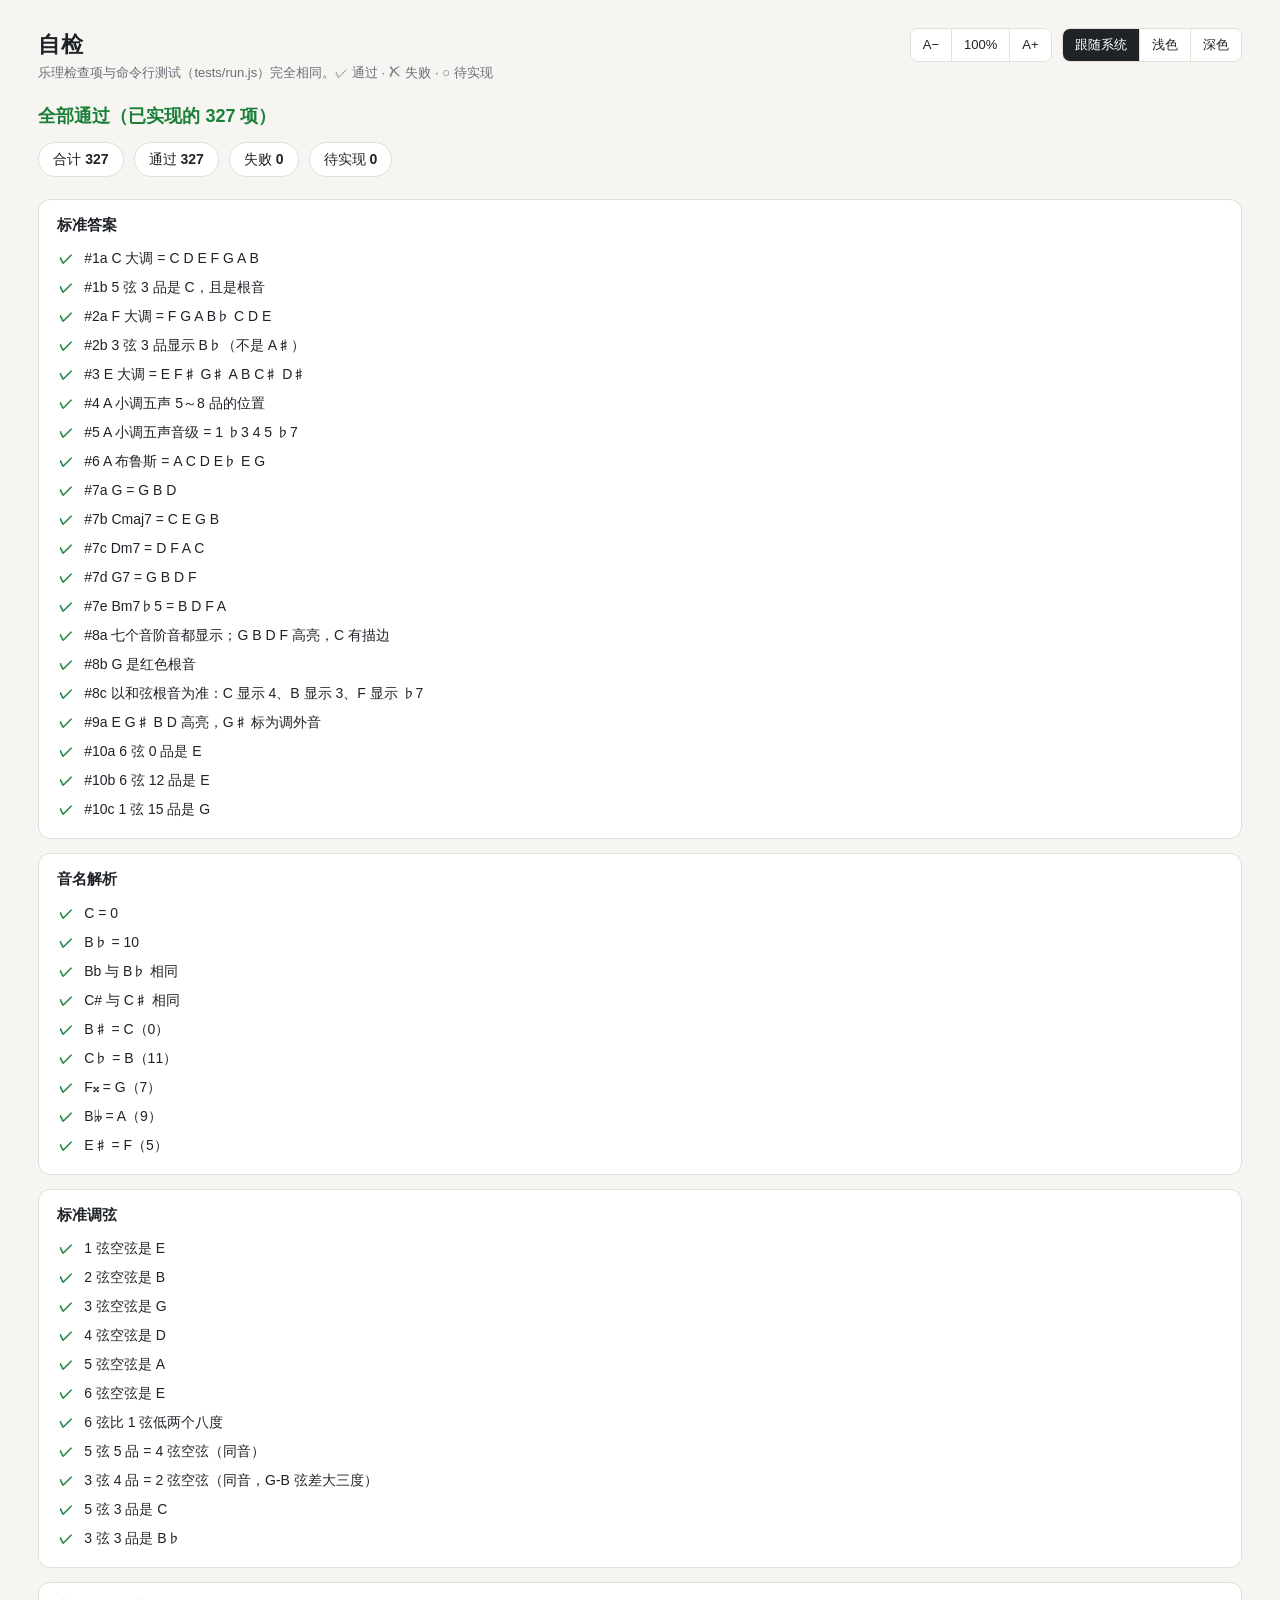
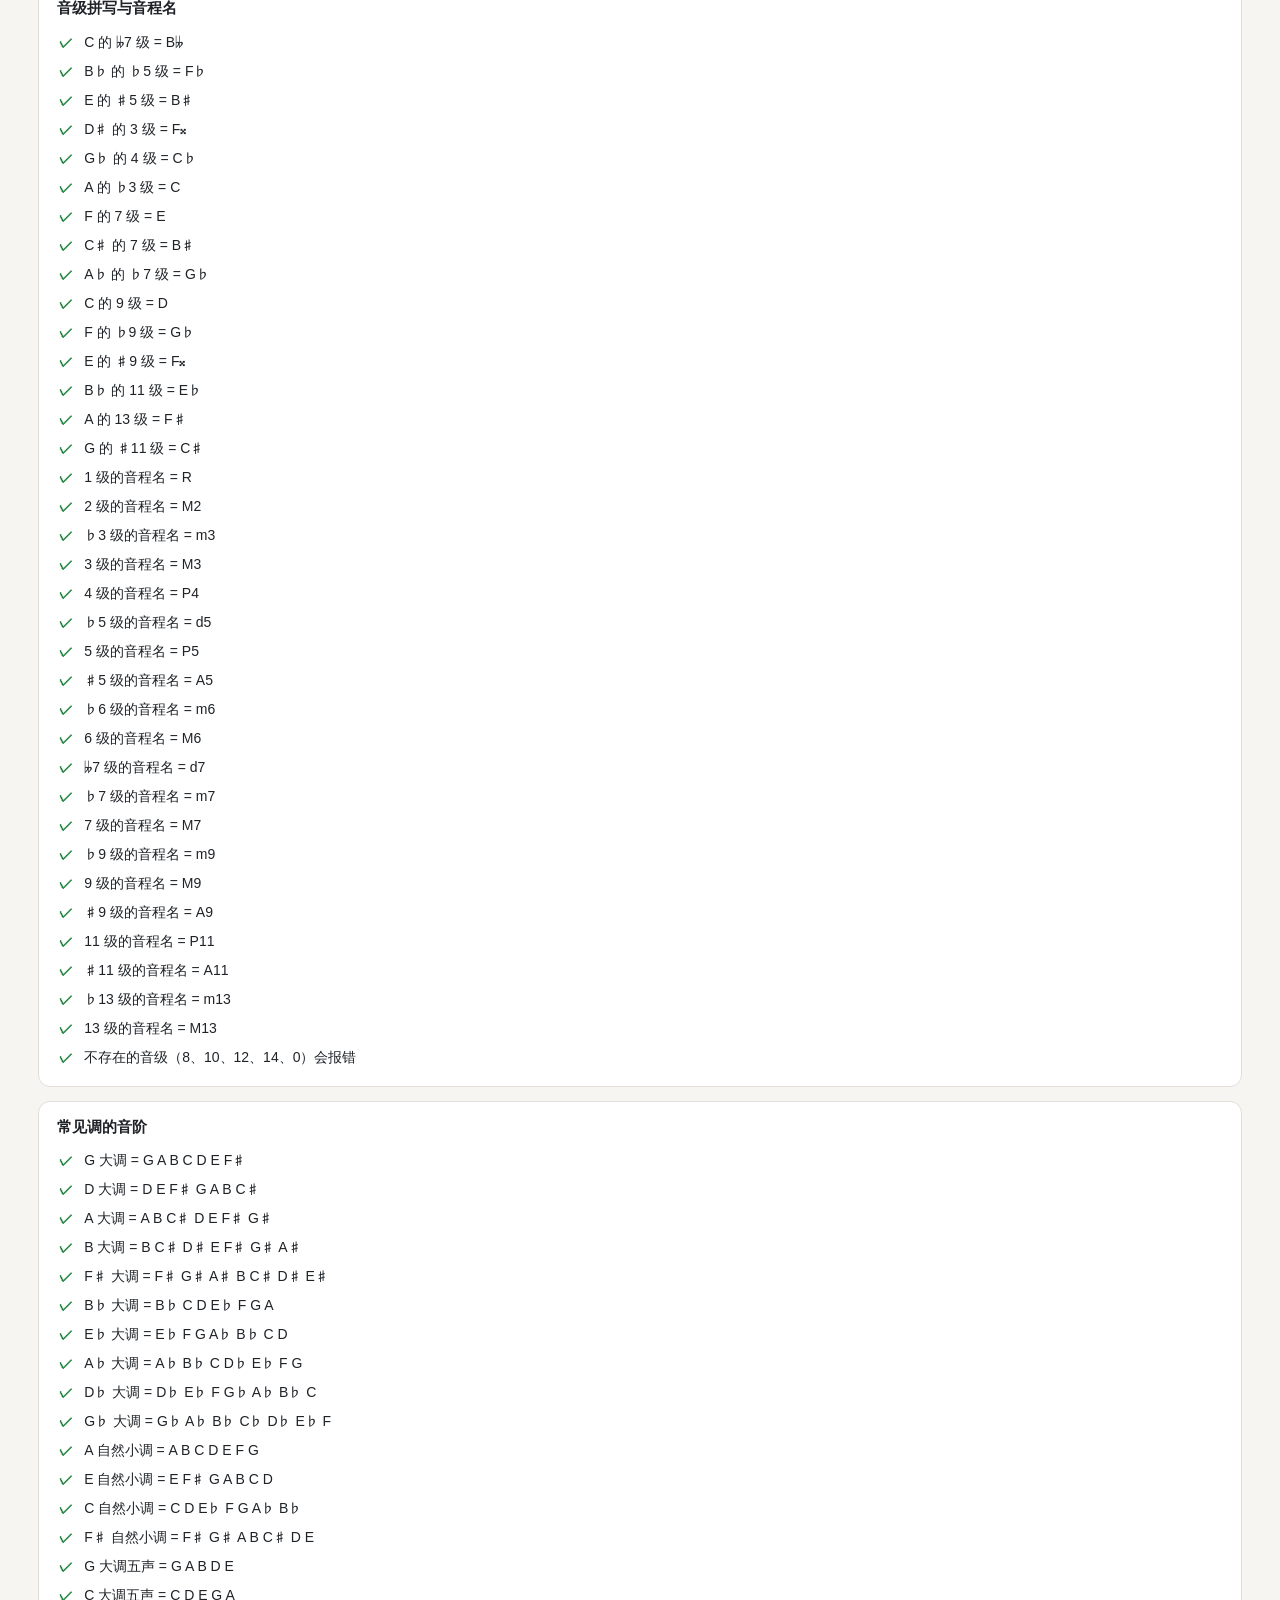
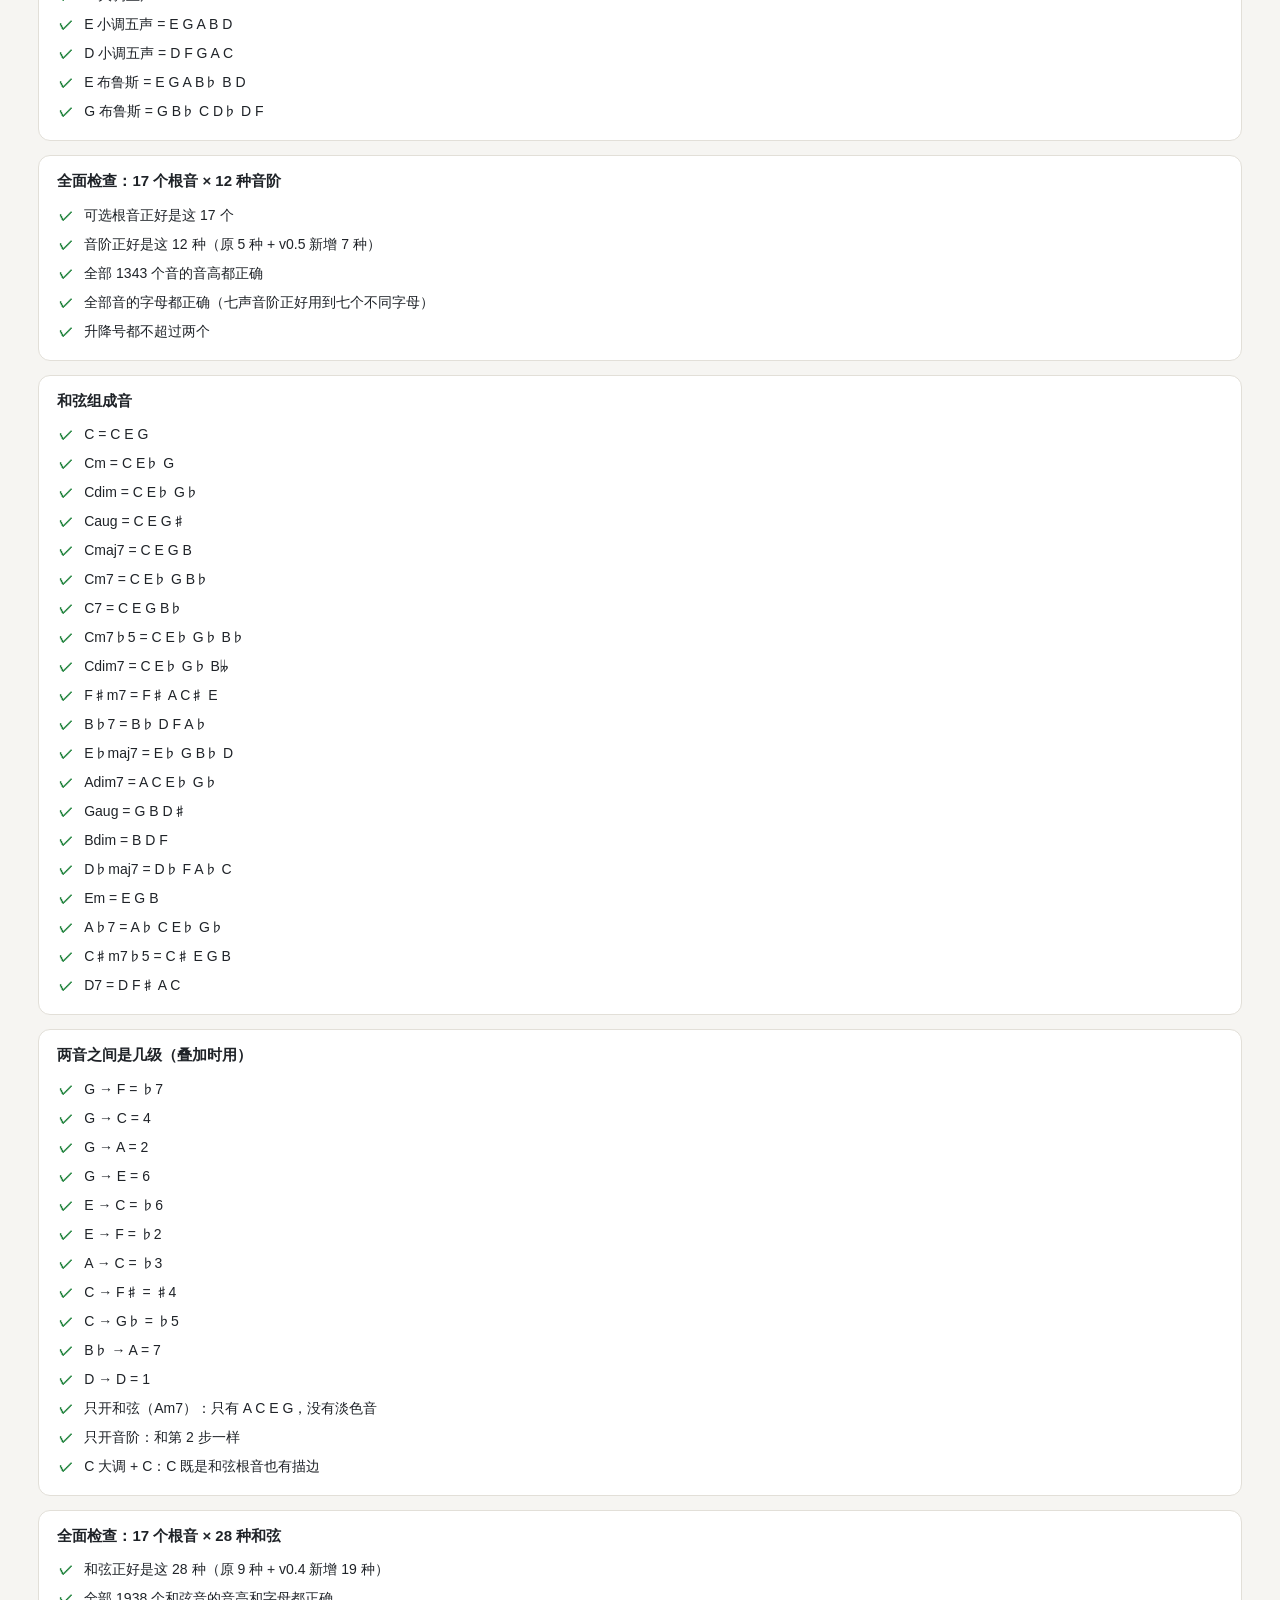
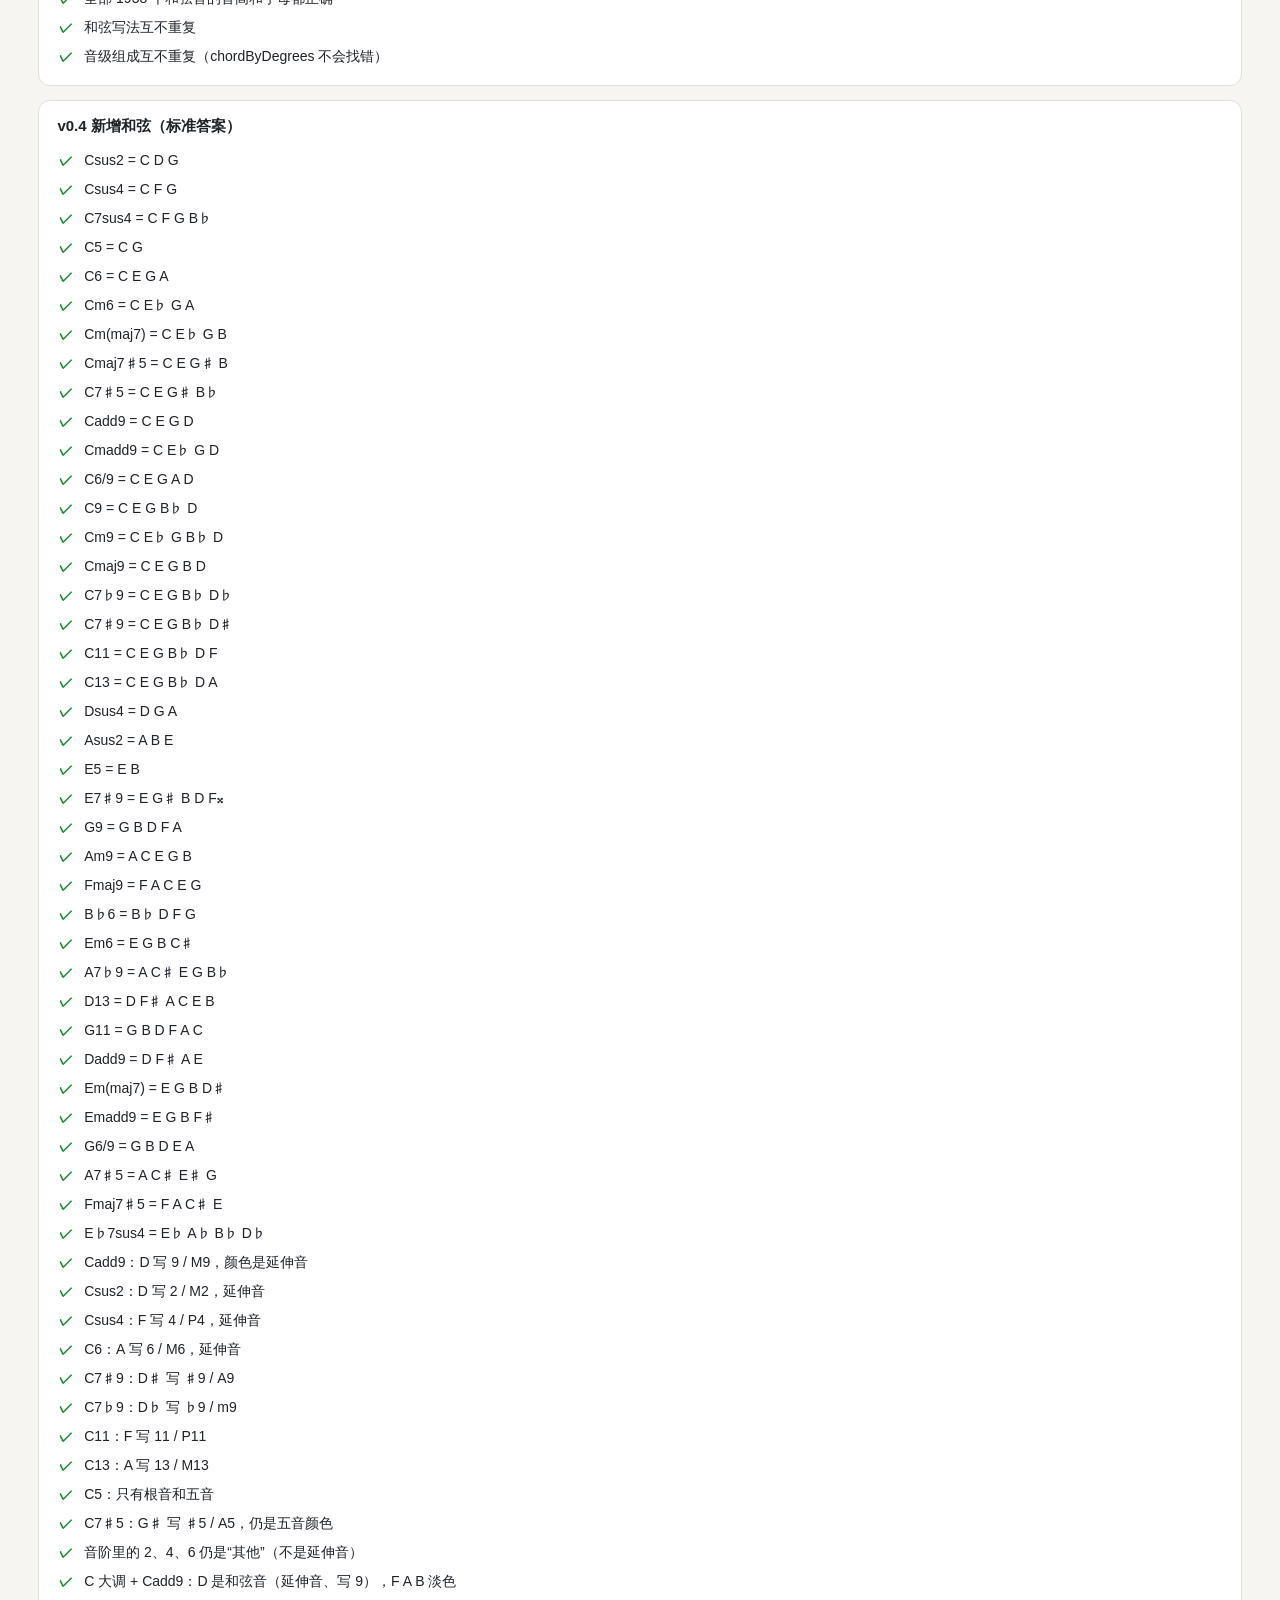
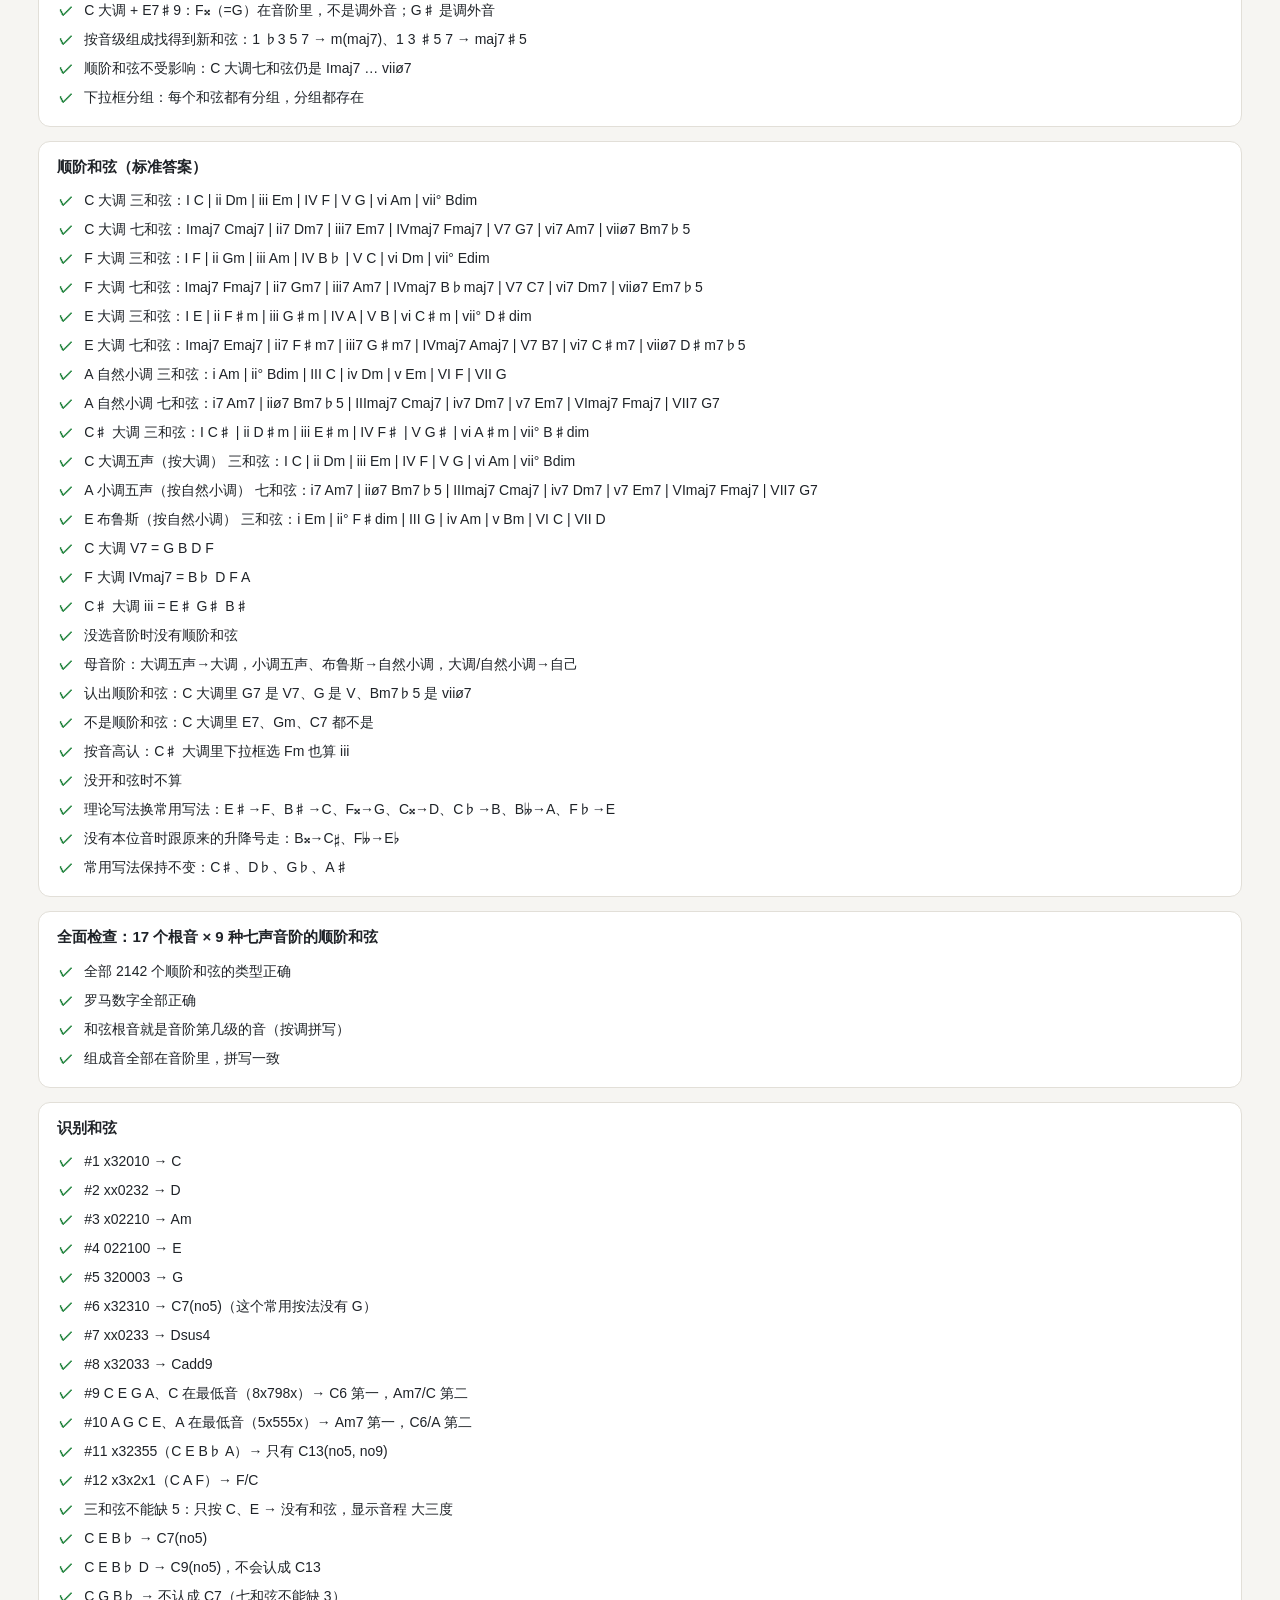
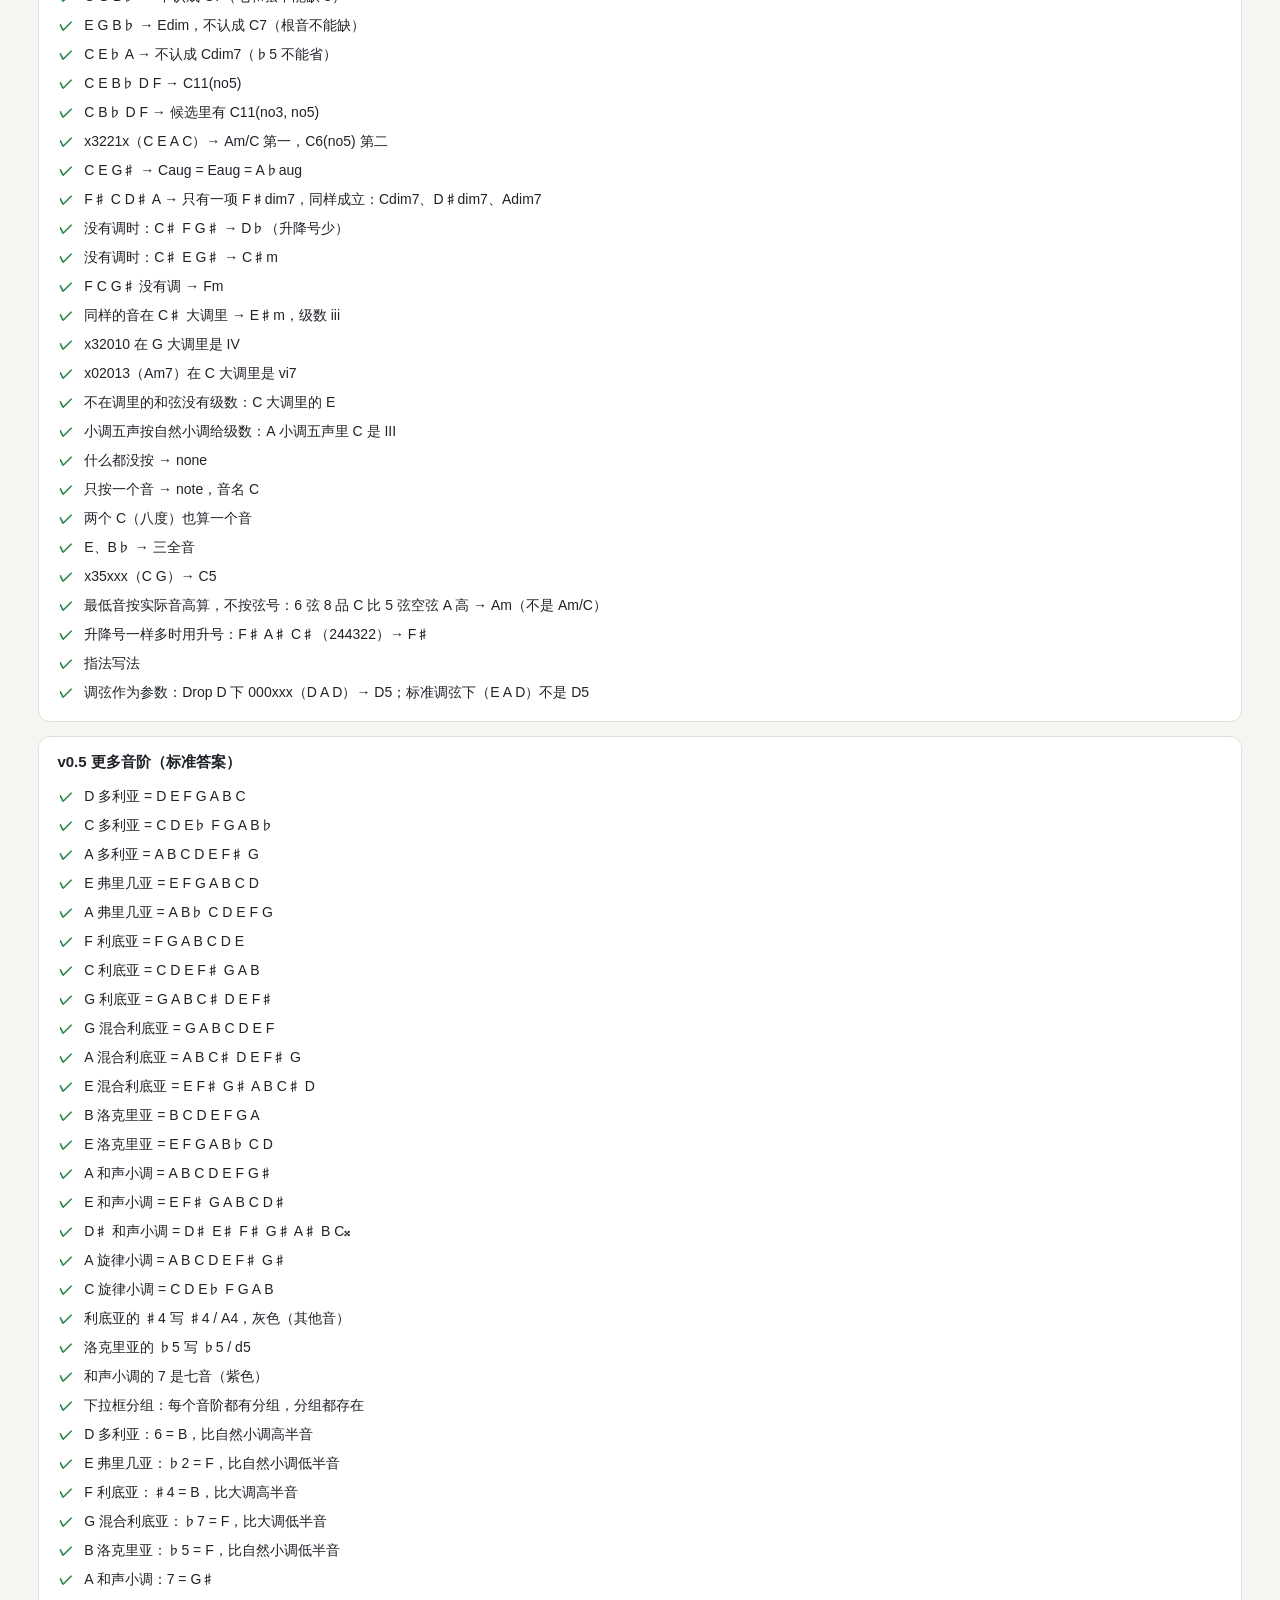
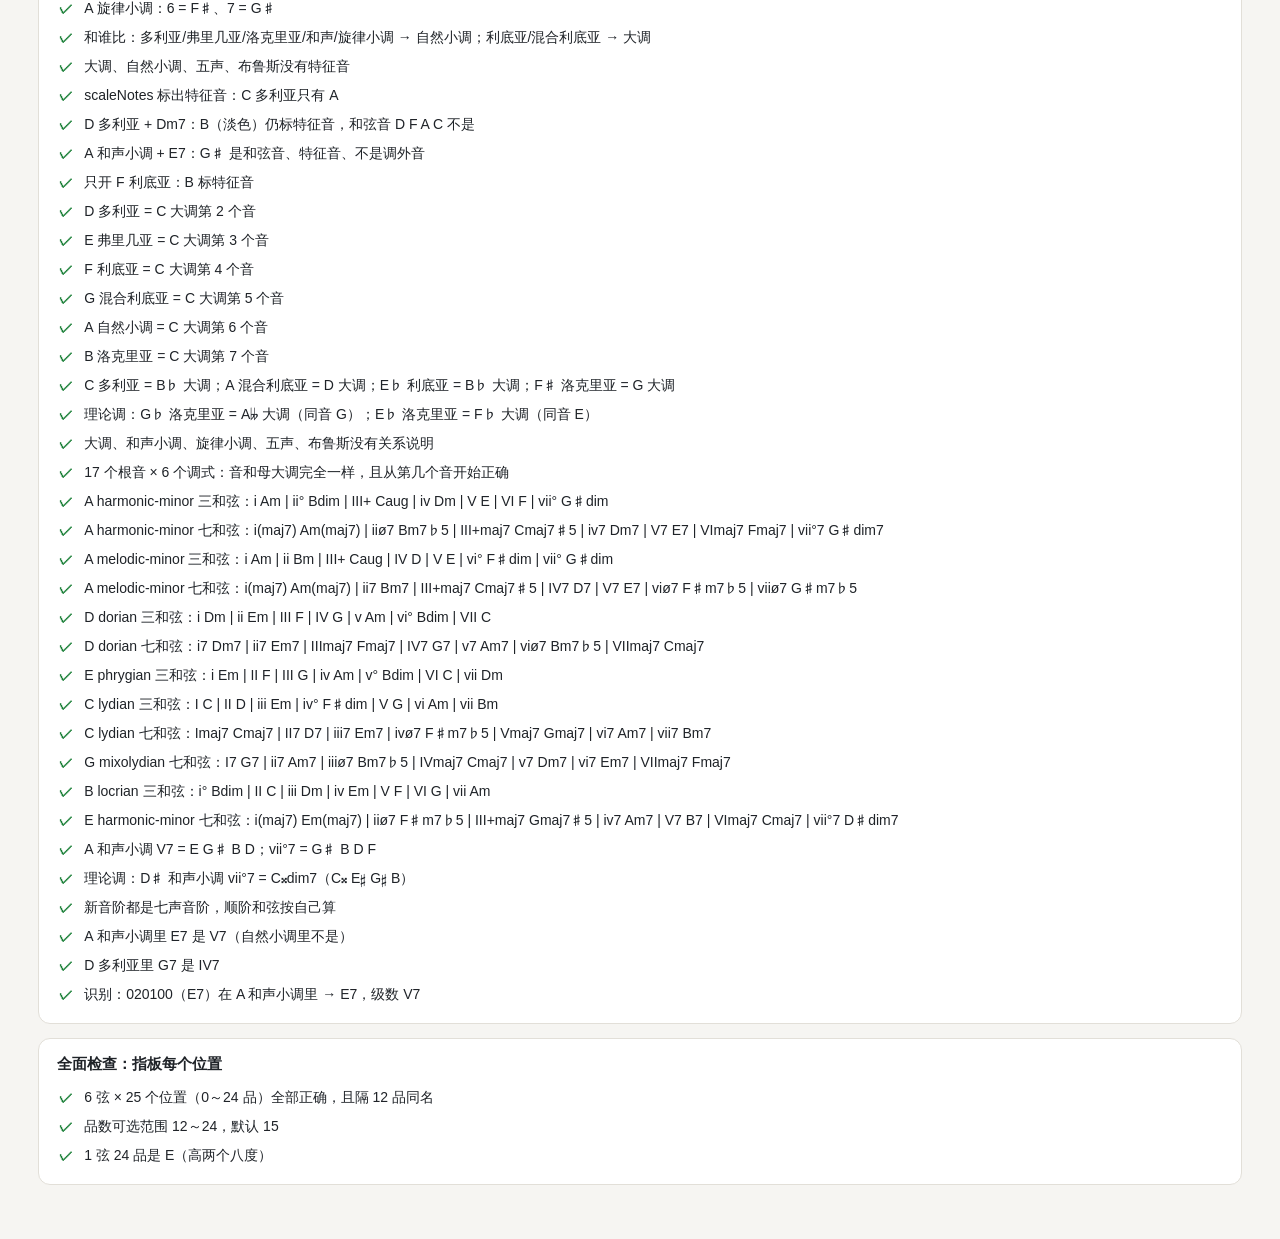
==== commit c20eff70: "v0.5：新增 7 种音阶（5 个调式、和声小调、旋律小调）、特征音描边、调式关系说明 - 音阶 5 → 12 种，下拉框分三组，调式附英文名 - 特征音：金色粗圈（多利亚 6、弗里几亚 ♭2、利底亚" ====
--- a/自检.html
+++ b/自检.html
@@ -4,8 +4,8 @@
   <meta charset="utf-8">
   <meta name="viewport" content="width=device-width, initial-scale=1">
   <title>自检</title>
-  <script src="js/theme.js?v=0.4.2"></script>
-  <link rel="stylesheet" href="css/style.css?v=0.4.2">
+  <script src="js/theme.js?v=0.5"></script>
+  <link rel="stylesheet" href="css/style.css?v=0.5">
   <style>
     .summary { display: flex; gap: 10px; flex-wrap: wrap; margin: 0 0 22px; }
     .chip { padding: 6px 14px; border-radius: 999px; border: 1px solid var(--line); background: var(--panel); font-size: 14px; }
@@ -36,9 +36,9 @@
     <div id="summary" class="summary"></div>
     <div id="groups"></div>
   </div>
-  <script src="js/theory.js?v=0.4.2"></script>
-  <script src="tests/cases.js?v=0.4.2"></script>
-  <script src="js/theme-ui.js?v=0.4.2"></script>
+  <script src="js/theory.js?v=0.5"></script>
+  <script src="tests/cases.js?v=0.5"></script>
+  <script src="js/theme-ui.js?v=0.5"></script>
   <script>
     (function () {
       var results = TheoryTests.runAll(Theory);
--- a/css/style.css
+++ b/css/style.css
@@ -158,6 +158,12 @@
 .ring { fill: none; stroke-width: 2.5; }
 .scale-root-ring { stroke: var(--scale-root-ring); }
 .outside-ring { stroke: var(--outside-mark); stroke-dasharray: 4 3; }
+/* v0.5：特征音 */
+.char-ring { stroke: var(--char-ring); stroke-width: 3.5; }
+.lg-note.character b { box-shadow: 0 0 0 2px var(--panel), 0 0 0 4.5px var(--char-ring); }
+.lg-key.character i { background: transparent; border: 2.5px solid var(--char-ring); }
+.lg-info { font-size: 13px; color: var(--muted); }
+.lg-sep { margin: 0 2px; }
 
 .lg-lines { display: flex; flex-direction: column; gap: 10px; }
 .lg-note.kind-muted b { background: var(--scale-muted); color: var(--scale-muted-text); }
